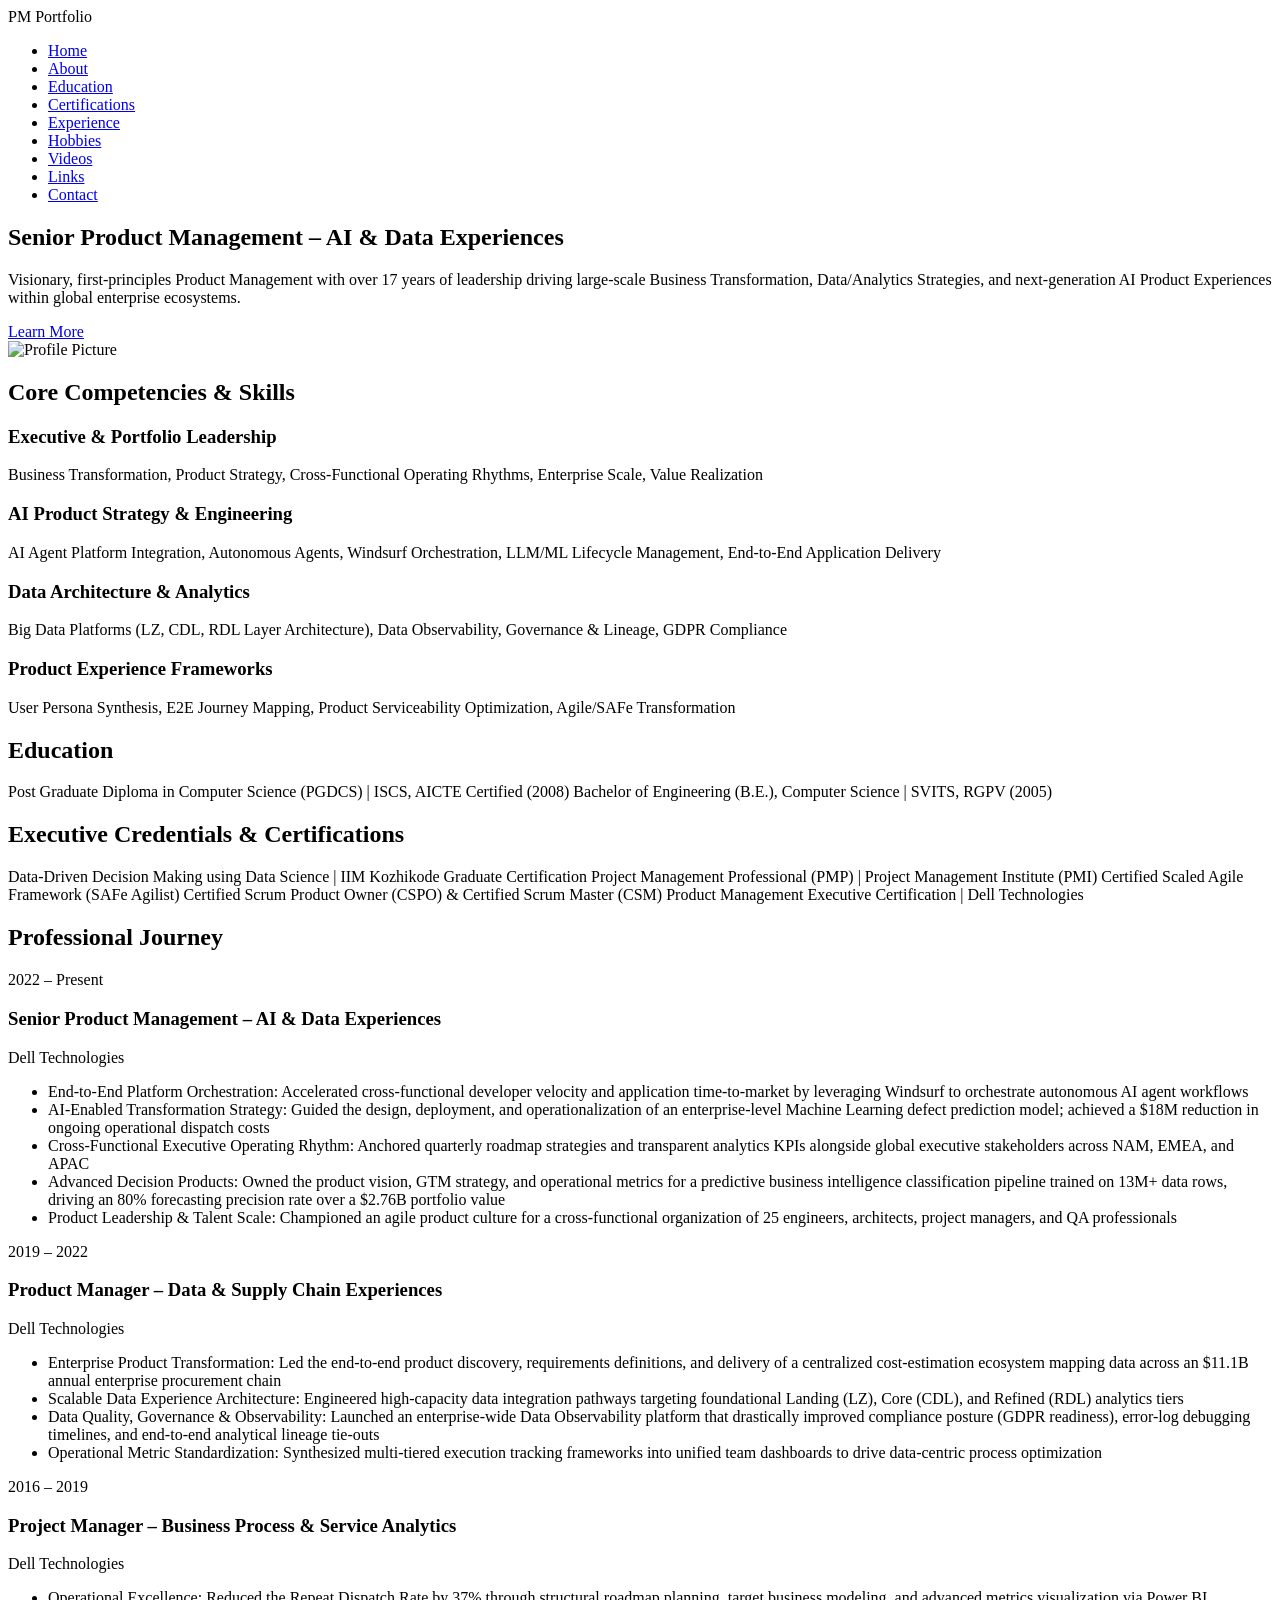
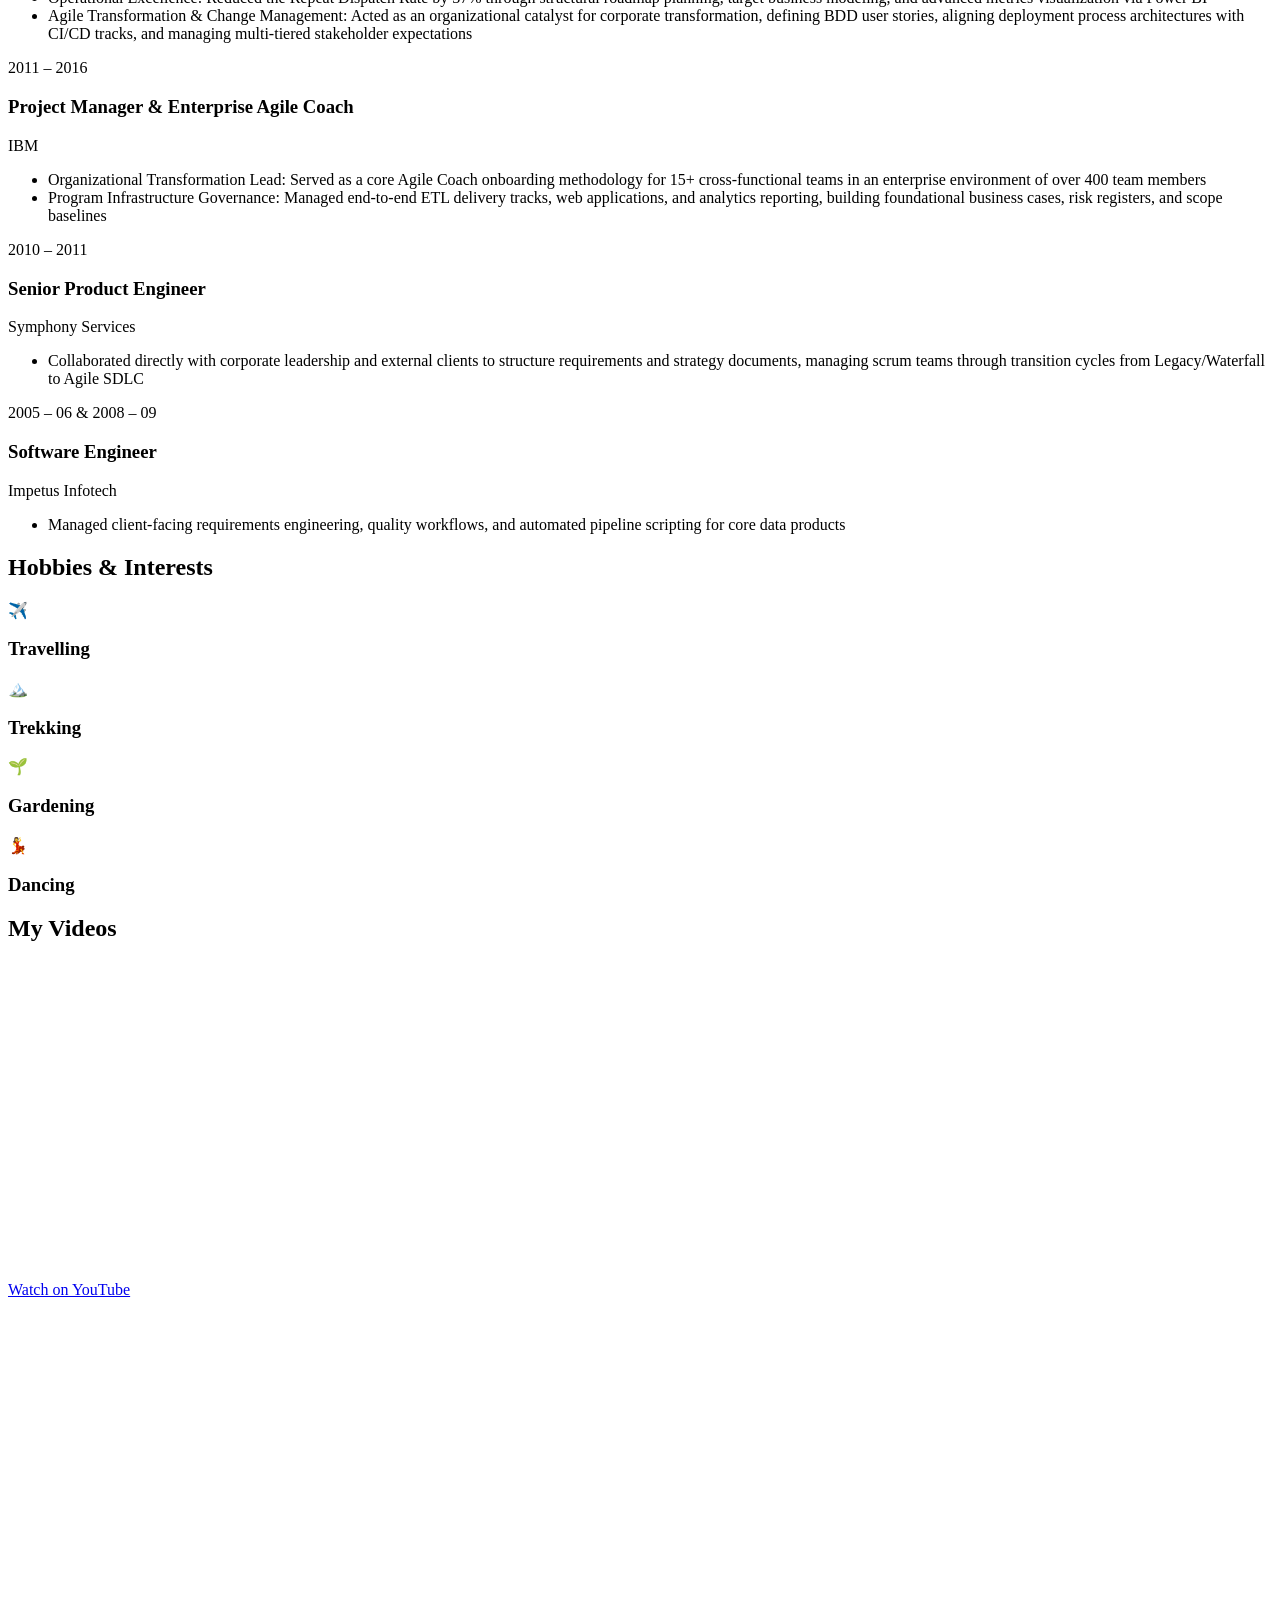
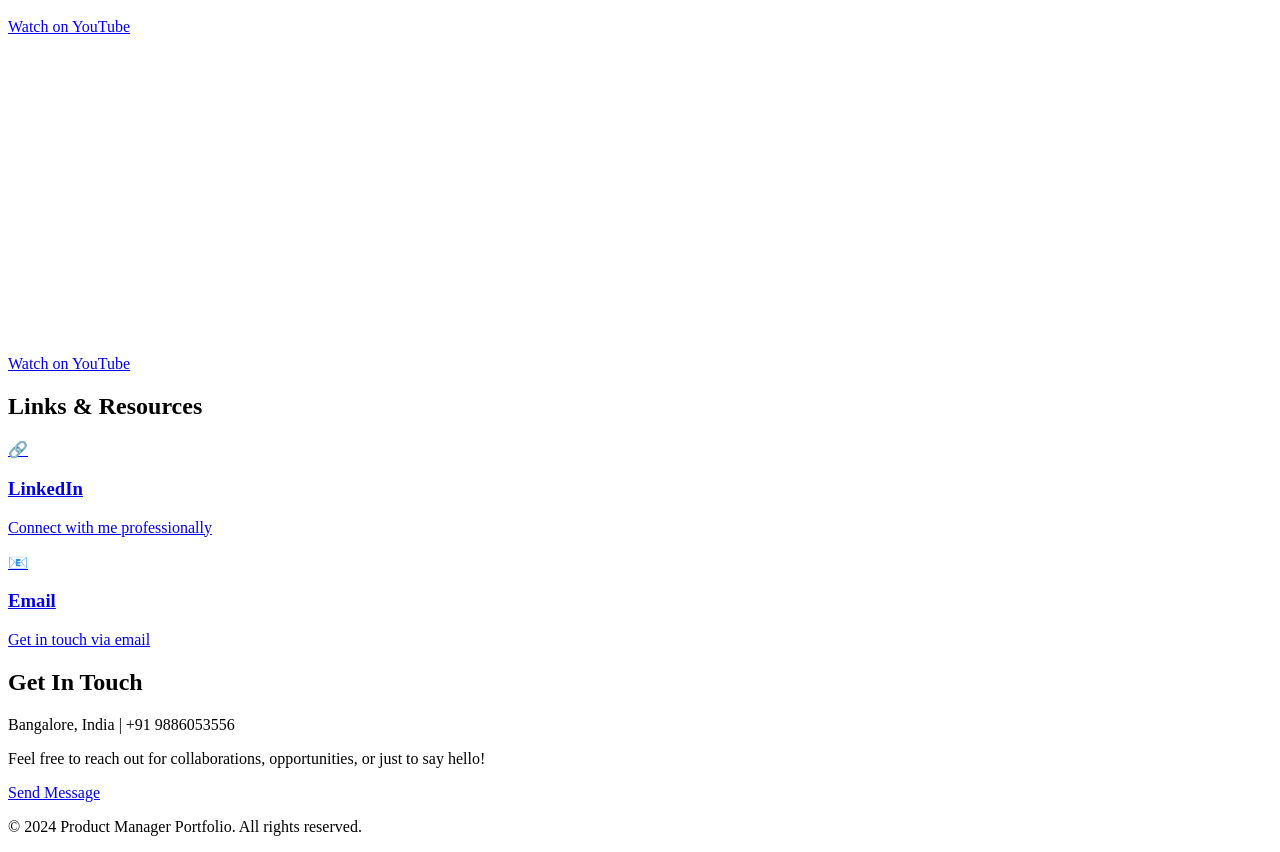
==== index.html @ d56965d7 "Add files via upload" ====
<!DOCTYPE html>
<html lang="en">
<head>
    <meta charset="UTF-8">
    <meta name="viewport" content="width=device-width, initial-scale=1.0">
    <title>Product Manager - Data Engineering & Analytics</title>
    <link rel="stylesheet" href="styles.css">
</head>
<body>
    <nav class="navbar">
        <div class="container">
            <div class="nav-brand">PM Portfolio</div>
            <ul class="nav-menu">
                <li><a href="#home">Home</a></li>
                <li><a href="#about">About</a></li>
                <li><a href="#education">Education</a></li>
                <li><a href="#certifications">Certifications</a></li>
                <li><a href="#experience">Experience</a></li>
                <li><a href="#hobbies">Hobbies</a></li>
                <li><a href="#videos">Videos</a></li>
                <li><a href="#links">Links</a></li>
                <li><a href="#contact">Contact</a></li>
            </ul>
        </div>
    </nav>

    <section id="home" class="hero">
        <div class="container">
            <div class="hero-content">
                <h1 class="hero-title">Senior Product Management – AI & Data Experiences</h1>
                <p class="hero-subtitle">Visionary, first-principles Product Management with over 17 years of leadership driving large-scale Business Transformation, Data/Analytics Strategies, and next-generation AI Product Experiences within global enterprise ecosystems.</p>
                <a href="#about" class="cta-button">Learn More</a>
            </div>
            <div class="hero-image">
                <img src="mypropic.jpg" alt="Profile Picture" class="profile-img">
            </div>
        </div>
    </section>

    <section id="about" class="section">
        <div class="container">
            <h2 class="section-title">Core Competencies & Skills</h2>
            <div class="skills-grid">
                <div class="skill-card">
                    <h3>Executive & Portfolio Leadership</h3>
                    <p>Business Transformation, Product Strategy, Cross-Functional Operating Rhythms, Enterprise Scale, Value Realization</p>
                </div>
                <div class="skill-card">
                    <h3>AI Product Strategy & Engineering</h3>
                    <p>AI Agent Platform Integration, Autonomous Agents, Windsurf Orchestration, LLM/ML Lifecycle Management, End-to-End Application Delivery</p>
                </div>
                <div class="skill-card">
                    <h3>Data Architecture & Analytics</h3>
                    <p>Big Data Platforms (LZ, CDL, RDL Layer Architecture), Data Observability, Governance & Lineage, GDPR Compliance</p>
                </div>
                <div class="skill-card">
                    <h3>Product Experience Frameworks</h3>
                    <p>User Persona Synthesis, E2E Journey Mapping, Product Serviceability Optimization, Agile/SAFe Transformation</p>
                </div>
            </div>
        </div>
    </section>

    <section id="education" class="section alt-bg">
        <div class="container">
            <h2 class="section-title">Education</h2>
            <div class="badges-container">
                <span class="badge">Post Graduate Diploma in Computer Science (PGDCS) | ISCS, AICTE Certified (2008)</span>
                <span class="badge">Bachelor of Engineering (B.E.), Computer Science | SVITS, RGPV (2005)</span>
            </div>
        </div>
    </section>

    <section id="certifications" class="section">
        <div class="container">
            <h2 class="section-title">Executive Credentials & Certifications</h2>
            <div class="badges-container">
                <span class="badge">Data-Driven Decision Making using Data Science | IIM Kozhikode Graduate Certification</span>
                <span class="badge">Project Management Professional (PMP) | Project Management Institute (PMI)</span>
                <span class="badge">Certified Scaled Agile Framework (SAFe Agilist)</span>
                <span class="badge">Certified Scrum Product Owner (CSPO) & Certified Scrum Master (CSM)</span>
                <span class="badge">Product Management Executive Certification | Dell Technologies</span>
            </div>
        </div>
    </section>

    <section id="experience" class="section">
        <div class="container">
            <h2 class="section-title">Professional Journey</h2>
            <div class="timeline">
                <div class="timeline-item">
                    <div class="timeline-year">2022 – Present</div>
                    <div class="timeline-content">
                        <h3>Senior Product Management – AI & Data Experiences</h3>
                        <p>Dell Technologies</p>
                        <ul>
                            <li>End-to-End Platform Orchestration: Accelerated cross-functional developer velocity and application time-to-market by leveraging Windsurf to orchestrate autonomous AI agent workflows</li>
                            <li>AI-Enabled Transformation Strategy: Guided the design, deployment, and operationalization of an enterprise-level Machine Learning defect prediction model; achieved a $18M reduction in ongoing operational dispatch costs</li>
                            <li>Cross-Functional Executive Operating Rhythm: Anchored quarterly roadmap strategies and transparent analytics KPIs alongside global executive stakeholders across NAM, EMEA, and APAC</li>
                            <li>Advanced Decision Products: Owned the product vision, GTM strategy, and operational metrics for a predictive business intelligence classification pipeline trained on 13M+ data rows, driving an 80% forecasting precision rate over a $2.76B portfolio value</li>
                            <li>Product Leadership & Talent Scale: Championed an agile product culture for a cross-functional organization of 25 engineers, architects, project managers, and QA professionals</li>
                        </ul>
                    </div>
                </div>
                <div class="timeline-item">
                    <div class="timeline-year">2019 – 2022</div>
                    <div class="timeline-content">
                        <h3>Product Manager – Data & Supply Chain Experiences</h3>
                        <p>Dell Technologies</p>
                        <ul>
                            <li>Enterprise Product Transformation: Led the end-to-end product discovery, requirements definitions, and delivery of a centralized cost-estimation ecosystem mapping data across an $11.1B annual enterprise procurement chain</li>
                            <li>Scalable Data Experience Architecture: Engineered high-capacity data integration pathways targeting foundational Landing (LZ), Core (CDL), and Refined (RDL) analytics tiers</li>
                            <li>Data Quality, Governance & Observability: Launched an enterprise-wide Data Observability platform that drastically improved compliance posture (GDPR readiness), error-log debugging timelines, and end-to-end analytical lineage tie-outs</li>
                            <li>Operational Metric Standardization: Synthesized multi-tiered execution tracking frameworks into unified team dashboards to drive data-centric process optimization</li>
                        </ul>
                    </div>
                </div>
                <div class="timeline-item">
                    <div class="timeline-year">2016 – 2019</div>
                    <div class="timeline-content">
                        <h3>Project Manager – Business Process & Service Analytics</h3>
                        <p>Dell Technologies</p>
                        <ul>
                            <li>Operational Excellence: Reduced the Repeat Dispatch Rate by 37% through structural roadmap planning, target business modeling, and advanced metrics visualization via Power BI</li>
                            <li>Agile Transformation & Change Management: Acted as an organizational catalyst for corporate transformation, defining BDD user stories, aligning deployment process architectures with CI/CD tracks, and managing multi-tiered stakeholder expectations</li>
                        </ul>
                    </div>
                </div>
                <div class="timeline-item">
                    <div class="timeline-year">2011 – 2016</div>
                    <div class="timeline-content">
                        <h3>Project Manager & Enterprise Agile Coach</h3>
                        <p>IBM</p>
                        <ul>
                            <li>Organizational Transformation Lead: Served as a core Agile Coach onboarding methodology for 15+ cross-functional teams in an enterprise environment of over 400 team members</li>
                            <li>Program Infrastructure Governance: Managed end-to-end ETL delivery tracks, web applications, and analytics reporting, building foundational business cases, risk registers, and scope baselines</li>
                        </ul>
                    </div>
                </div>
                <div class="timeline-item">
                    <div class="timeline-year">2010 – 2011</div>
                    <div class="timeline-content">
                        <h3>Senior Product Engineer</h3>
                        <p>Symphony Services</p>
                        <ul>
                            <li>Collaborated directly with corporate leadership and external clients to structure requirements and strategy documents, managing scrum teams through transition cycles from Legacy/Waterfall to Agile SDLC</li>
                        </ul>
                    </div>
                </div>
                <div class="timeline-item">
                    <div class="timeline-year">2005 – 06 & 2008 – 09</div>
                    <div class="timeline-content">
                        <h3>Software Engineer</h3>
                        <p>Impetus Infotech</p>
                        <ul>
                            <li>Managed client-facing requirements engineering, quality workflows, and automated pipeline scripting for core data products</li>
                        </ul>
                    </div>
                </div>
            </div>
        </div>
    </section>

    <section id="hobbies" class="section alt-bg">
        <div class="container">
            <h2 class="section-title">Hobbies & Interests</h2>
            <div class="hobbies-grid">
                <div class="hobby-card">
                    <div class="hobby-icon">✈️</div>
                    <h3>Travelling</h3>
                </div>
                <div class="hobby-card">
                    <div class="hobby-icon">🏔️</div>
                    <h3>Trekking</h3>
                </div>
                <div class="hobby-card">
                    <div class="hobby-icon">🌱</div>
                    <h3>Gardening</h3>
                </div>
                <div class="hobby-card">
                    <div class="hobby-icon">💃</div>
                    <h3>Dancing</h3>
                </div>
            </div>
        </div>
    </section>

    <section id="videos" class="section">
        <div class="container">
            <h2 class="section-title">My Videos</h2>
            <div class="videos-grid">
                <div class="video-item">
                    <div class="video-container">
                        <iframe 
                            width="560" 
                            height="315" 
                            src="https://www.youtube.com/embed/CSNLWpjMncM" 
                            title="YouTube video player" 
                            frameborder="0" 
                            allow="accelerometer; autoplay; clipboard-write; encrypted-media; gyroscope; picture-in-picture" 
                            allowfullscreen>
                        </iframe>
                    </div>
                    <div class="video-link">
                        <a href="https://youtu.be/CSNLWpjMncM?si=mbvb1TuuiVir0BIC" target="_blank" class="cta-button">
                            Watch on YouTube
                        </a>
                    </div>
                </div>
                <div class="video-item">
                    <div class="video-container">
                        <iframe 
                            width="560" 
                            height="315" 
                            src="https://www.youtube.com/embed/1yFPKN8WwF4" 
                            title="YouTube video player" 
                            frameborder="0" 
                            allow="accelerometer; autoplay; clipboard-write; encrypted-media; gyroscope; picture-in-picture" 
                            allowfullscreen>
                        </iframe>
                    </div>
                    <div class="video-link">
                        <a href="https://www.youtube.com/watch?v=1yFPKN8WwF4" target="_blank" class="cta-button">
                            Watch on YouTube
                        </a>
                    </div>
                </div>
                <div class="video-item">
                    <div class="video-container">
                        <iframe 
                            width="560" 
                            height="315" 
                            src="https://www.youtube.com/embed/O_No6WPu_cI" 
                            title="YouTube video player" 
                            frameborder="0" 
                            allow="accelerometer; autoplay; clipboard-write; encrypted-media; gyroscope; picture-in-picture" 
                            allowfullscreen>
                        </iframe>
                    </div>
                    <div class="video-link">
                        <a href="https://youtu.be/O_No6WPu_cI?si=4Z2Bli6o_mVD7lUH" target="_blank" class="cta-button">
                            Watch on YouTube
                        </a>
                    </div>
                </div>
            </div>
        </div>
    </section>

    <section id="links" class="section alt-bg">
        <div class="container">
            <h2 class="section-title">Links & Resources</h2>
            <div class="links-grid">
                <a href="https://www.linkedin.com/in/the-smriti-mishra/" target="_blank" class="link-card">
                    <div class="link-icon">🔗</div>
                    <h3>LinkedIn</h3>
                    <p>Connect with me professionally</p>
                </a>
                <a href="mailto:smritimishra19@gmail.com" class="link-card">
                    <div class="link-icon">📧</div>
                    <h3>Email</h3>
                    <p>Get in touch via email</p>
                </a>
            </div>
        </div>
    </section>

    <section id="contact" class="section">
        <div class="container">
            <h2 class="section-title">Get In Touch</h2>
            <div class="contact-info">
                <p>Bangalore, India | +91 9886053556</p>
                <p>Feel free to reach out for collaborations, opportunities, or just to say hello!</p>
                <a href="mailto:smritimishra19@gmail.com" class="contact-button">Send Message</a>
            </div>
        </div>
    </section>

    <footer class="footer">
        <div class="container">
            <p>&copy; 2024 Product Manager Portfolio. All rights reserved.</p>
        </div>
    </footer>

    <script src="script.js"></script>
</body>
</html>
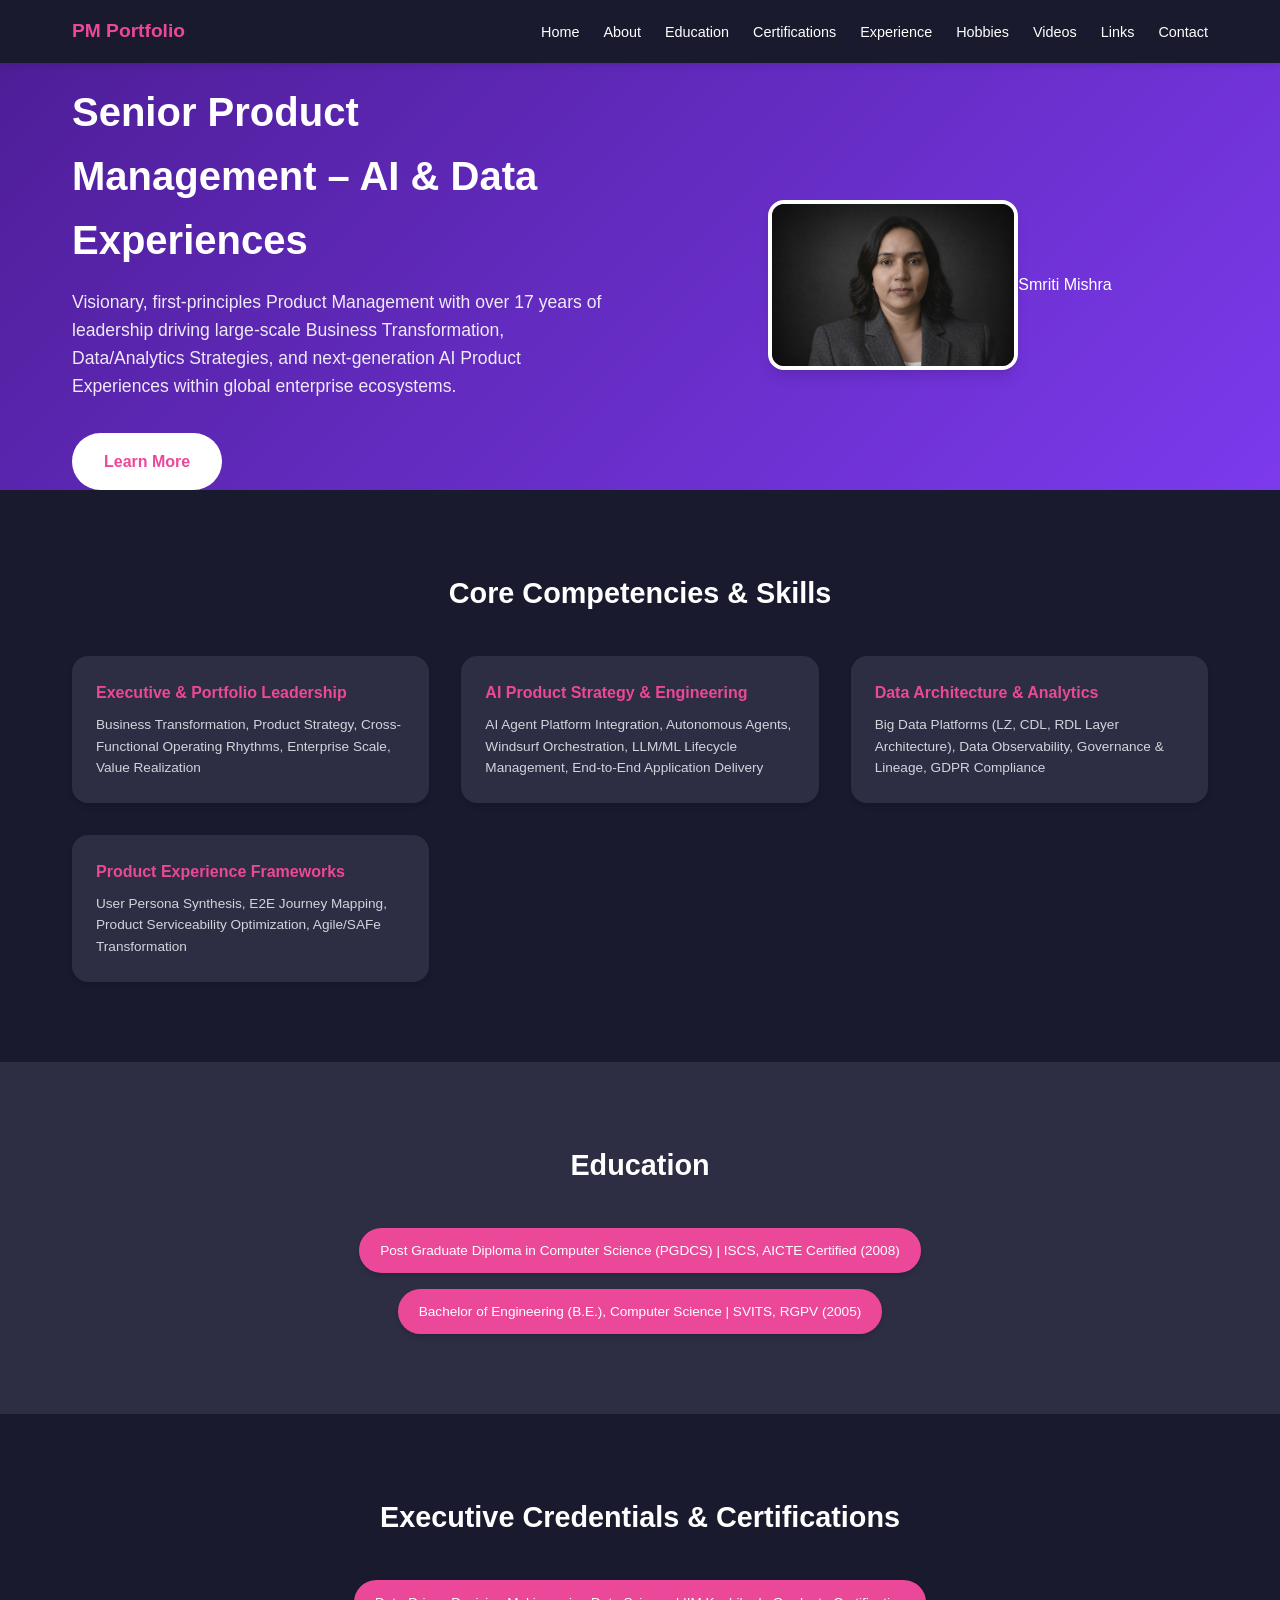
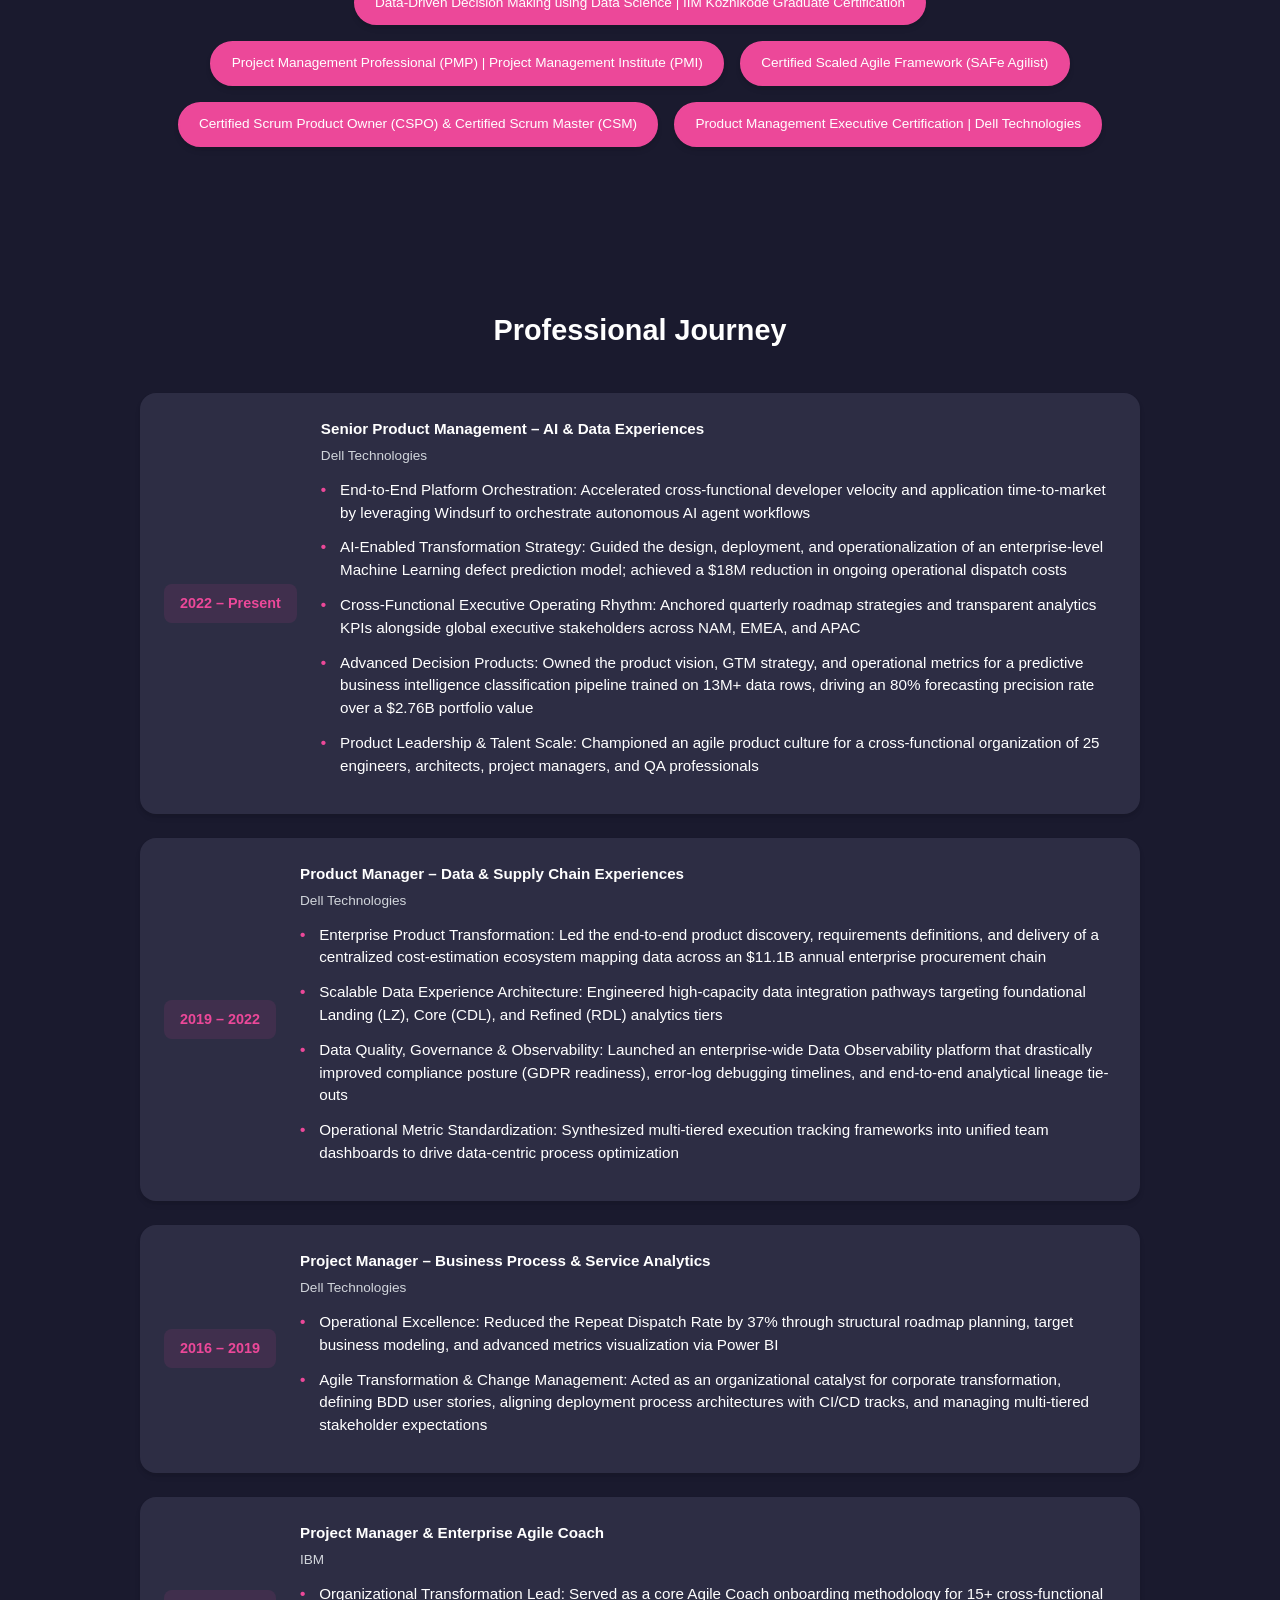
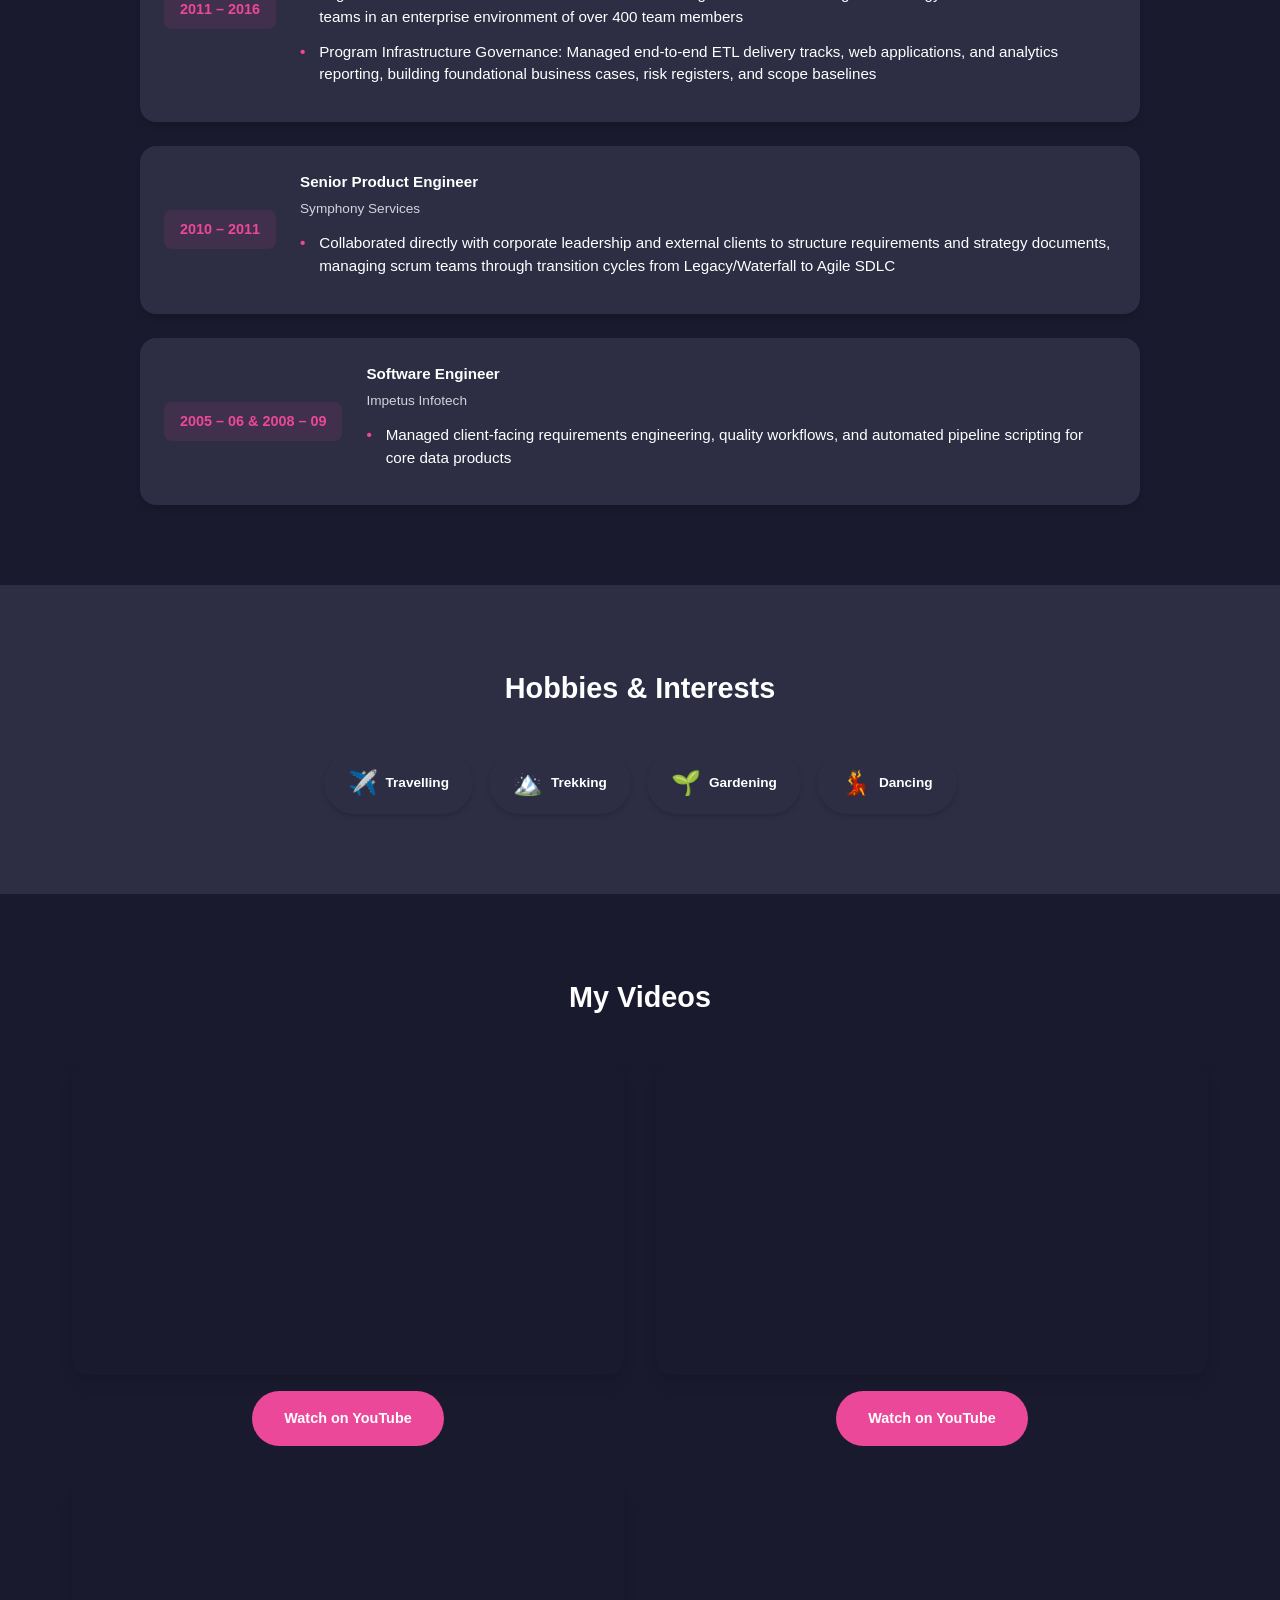
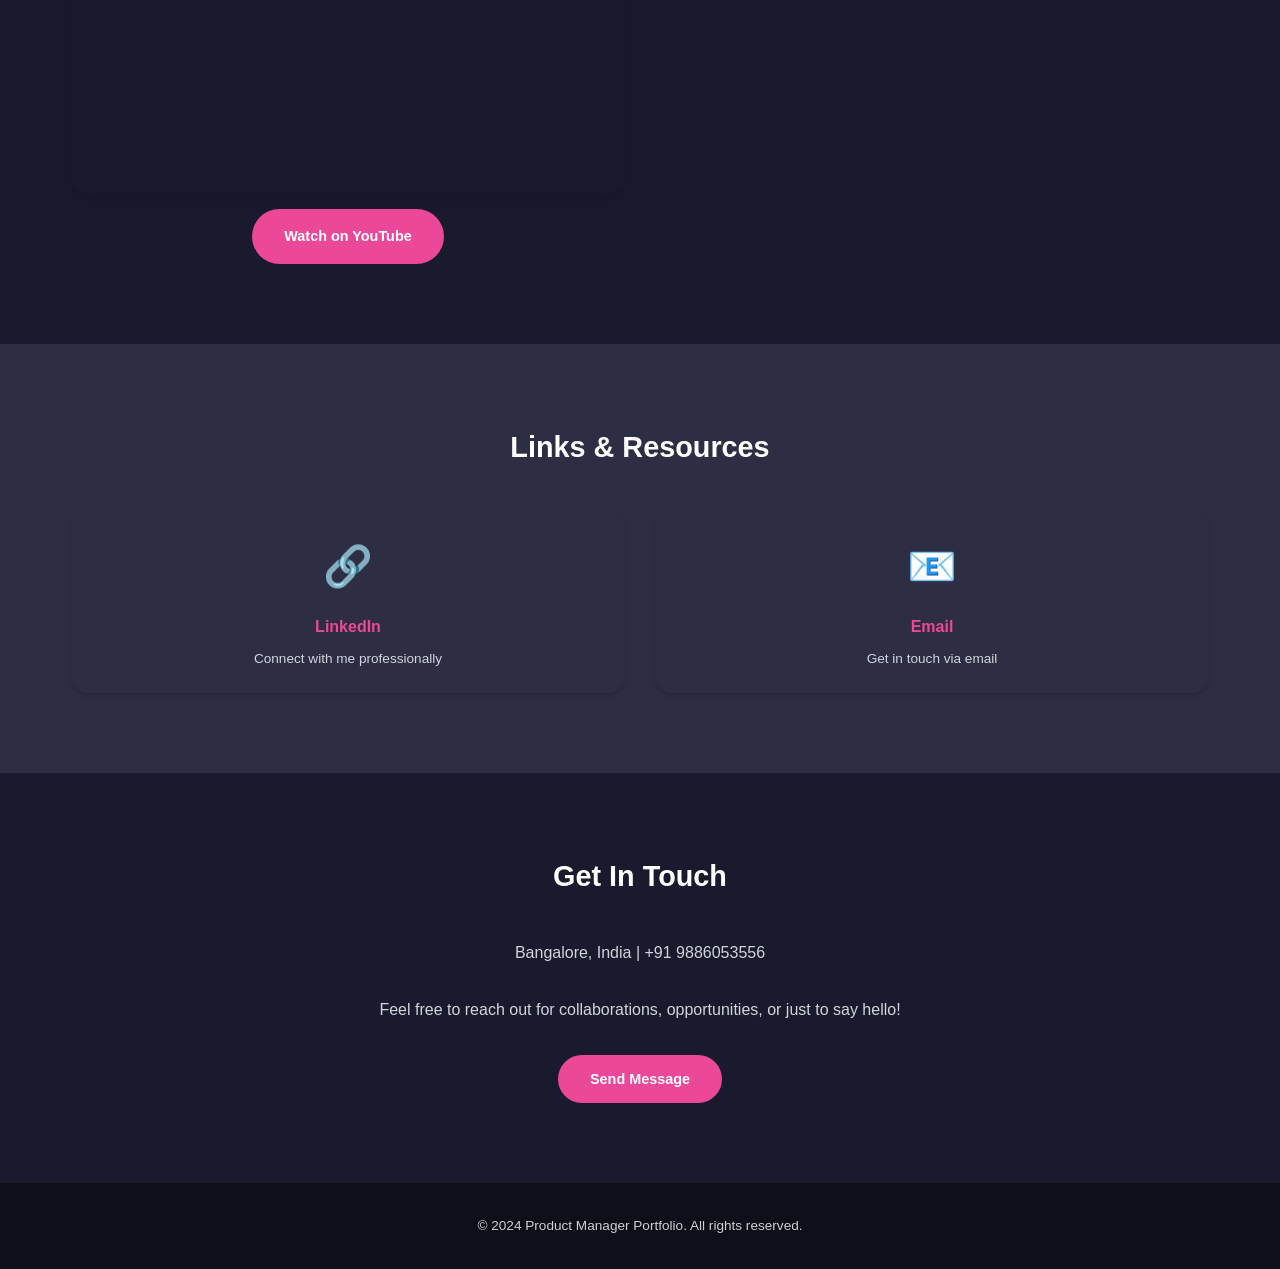
==== commit 9089091b: "Add files via upload" ====
--- a/index.html
+++ b/index.html
@@ -32,7 +32,8 @@
                 <a href="#about" class="cta-button">Learn More</a>
             </div>
             <div class="hero-image">
-                <img src="mypropic.jpg" alt="Profile Picture" class="profile-img">
+                <img src="Mypropic.jpg" alt="Profile Picture" class="profile-img">
+                <p class="profile-name">Smriti Mishra</p>
             </div>
         </div>
     </section>
--- a/styles.css
+++ b/styles.css
@@ -0,0 +1,497 @@
+* {
+    margin: 0;
+    padding: 0;
+    box-sizing: border-box;
+}
+
+:root {
+    --primary-color: #ec4899;
+    --secondary-color: #db2777;
+    --text-color: #1f2937;
+    --text-light: #6b7280;
+    --bg-color: #ffffff;
+    --bg-alt: #f3f4f6;
+    --border-color: #e5e7eb;
+    --shadow: 0 4px 6px -1px rgba(0, 0, 0, 0.1), 0 2px 4px -1px rgba(0, 0, 0, 0.06);
+    --shadow-lg: 0 10px 15px -3px rgba(0, 0, 0, 0.1), 0 4px 6px -2px rgba(0, 0, 0, 0.05);
+}
+
+body {
+    font-family: -apple-system, BlinkMacSystemFont, 'Segoe UI', Roboto, 'Helvetica Neue', Arial, sans-serif;
+    line-height: 1.6;
+    color: var(--text-color);
+    background-color: #1a1a2e;
+}
+
+.container {
+    max-width: 1200px;
+    margin: 0 auto;
+    padding: 0 2rem;
+}
+
+/* Navigation */
+.navbar {
+    background: #1a1a2e;
+    box-shadow: var(--shadow);
+    position: fixed;
+    top: 0;
+    width: 100%;
+    z-index: 1000;
+}
+
+.navbar .container {
+    display: flex;
+    justify-content: space-between;
+    align-items: center;
+    padding: 1rem 2rem;
+}
+
+.nav-brand {
+    font-size: 1.2rem;
+    font-weight: 700;
+    color: var(--primary-color);
+}
+
+.nav-menu {
+    display: flex;
+    list-style: none;
+    gap: 1.5rem;
+}
+
+.nav-menu a {
+    text-decoration: none;
+    color: white;
+    font-weight: 500;
+    font-size: 0.9rem;
+    transition: color 0.3s ease;
+}
+
+.nav-menu a:hover {
+    color: var(--primary-color);
+}
+
+/* Hero Section */
+.hero {
+    min-height: 50vh;
+    display: flex;
+    align-items: center;
+    background: linear-gradient(135deg, #4c1d95 0%, #7c3aed 100%);
+    color: white;
+    padding-top: 80px;
+}
+
+.hero .container {
+    display: grid;
+    grid-template-columns: 1fr 1fr;
+    gap: 4rem;
+    align-items: center;
+}
+
+.hero-content {
+    text-align: left;
+    max-width: 100%;
+}
+
+.hero-image {
+    display: flex;
+    justify-content: center;
+    align-items: center;
+}
+
+.profile-img {
+    max-width: 250px;
+    width: 100%;
+    border-radius: 1rem;
+    border: 4px solid white;
+    box-shadow: var(--shadow-lg);
+    object-fit: cover;
+}
+
+.hero-title {
+    font-size: 2.5rem;
+    font-weight: 700;
+    margin-bottom: 1rem;
+}
+
+.hero-subtitle {
+    font-size: 1.1rem;
+    margin-bottom: 2rem;
+    opacity: 0.9;
+}
+
+.cta-button {
+    display: inline-block;
+    background: white;
+    color: var(--primary-color);
+    padding: 1rem 2rem;
+    text-decoration: none;
+    border-radius: 50px;
+    font-weight: 600;
+    transition: transform 0.3s ease, box-shadow 0.3s ease;
+}
+
+.cta-button:hover {
+    transform: translateY(-2px);
+    box-shadow: var(--shadow-lg);
+}
+
+/* Sections */
+.section {
+    padding: 5rem 0;
+}
+
+.section-title {
+    font-size: 1.8rem;
+    font-weight: 700;
+    text-align: center;
+    margin-bottom: 2.5rem;
+    color: white;
+}
+
+.alt-bg {
+    background-color: #2d2d44;
+}
+
+/* Skills Section */
+.skills-grid {
+    display: grid;
+    grid-template-columns: repeat(auto-fit, minmax(300px, 1fr));
+    gap: 2rem;
+}
+
+.skill-card {
+    background: #2d2d44;
+    padding: 1.5rem;
+    border-radius: 1rem;
+    box-shadow: var(--shadow);
+    transition: transform 0.3s ease, box-shadow 0.3s ease;
+}
+
+.skill-card:hover {
+    transform: translateY(-5px);
+    box-shadow: var(--shadow-lg);
+}
+
+.skill-card h3 {
+    font-size: 1rem;
+    margin-bottom: 0.5rem;
+    color: var(--primary-color);
+}
+
+.skill-card p {
+    color: #d1d5db;
+    font-size: 0.85rem;
+}
+
+/* Education Section */
+.badges-container {
+    display: flex;
+    flex-wrap: wrap;
+    gap: 1rem;
+    justify-content: center;
+    max-width: 1000px;
+    margin: 0 auto;
+}
+
+.badge {
+    background: var(--primary-color);
+    padding: 0.6rem 1.2rem;
+    border-radius: 50px;
+    border: 2px solid var(--primary-color);
+    color: white;
+    font-size: 0.85rem;
+    font-weight: 500;
+    box-shadow: var(--shadow);
+    transition: all 0.3s ease;
+    display: inline-block;
+}
+
+.badge:hover {
+    background: var(--secondary-color);
+    color: white;
+    transform: translateY(-2px);
+    box-shadow: var(--shadow-lg);
+}
+
+/* Timeline Section */
+.timeline {
+    max-width: 1000px;
+    margin: 0 auto;
+    position: relative;
+    display: flex;
+    flex-direction: column;
+    gap: 1.5rem;
+}
+
+.timeline-item {
+    display: flex;
+    align-items: center;
+    gap: 1.5rem;
+    padding: 1.5rem;
+    background: #2d2d44;
+    border-radius: 1rem;
+    box-shadow: var(--shadow);
+    transition: transform 0.3s ease, box-shadow 0.3s ease;
+}
+
+.timeline-item:hover {
+    transform: translateY(-3px);
+    box-shadow: var(--shadow-lg);
+}
+
+.timeline-year {
+    flex-shrink: 0;
+    font-weight: 700;
+    color: var(--primary-color);
+    font-size: 0.9rem;
+    min-width: 90px;
+    text-align: center;
+    padding: 0.5rem 1rem;
+    background: rgba(236, 72, 153, 0.1);
+    border-radius: 0.5rem;
+}
+
+.timeline-content h3 {
+    font-size: 0.95rem;
+    margin-bottom: 0.25rem;
+    color: white;
+}
+
+.timeline-content p {
+    color: #d1d5db;
+    font-size: 0.85rem;
+}
+
+.timeline-content ul {
+    list-style: none;
+    margin-top: 0.75rem;
+    padding: 0;
+}
+
+.timeline-content li {
+    color: white !important;
+    font-size: 0.95rem;
+    margin-bottom: 0.75rem;
+    padding-left: 1.2rem;
+    position: relative;
+    line-height: 1.5;
+}
+
+.timeline-content li::before {
+    content: "•";
+    color: var(--primary-color);
+    position: absolute;
+    left: 0;
+    font-weight: bold;
+}
+
+/* Hobbies Section */
+.hobbies-grid {
+    display: flex;
+    flex-wrap: wrap;
+    gap: 1rem;
+    justify-content: center;
+    max-width: 100%;
+    margin: 0 auto;
+}
+
+.hobby-card {
+    background: #2d2d44;
+    padding: 0.75rem 1.5rem;
+    border-radius: 50px;
+    text-align: center;
+    box-shadow: var(--shadow);
+    transition: transform 0.3s ease, box-shadow 0.3s ease;
+    display: flex;
+    align-items: center;
+    gap: 0.5rem;
+}
+
+.hobby-card:hover {
+    transform: translateY(-2px);
+    box-shadow: var(--shadow-lg);
+}
+
+.hobby-icon {
+    font-size: 1.5rem;
+}
+
+.hobby-card h3 {
+    font-size: 0.85rem;
+    color: white;
+}
+
+/* Videos Section */
+.videos-grid {
+    display: grid;
+    grid-template-columns: repeat(auto-fit, minmax(400px, 1fr));
+    gap: 2rem;
+}
+
+.video-item {
+    display: flex;
+    flex-direction: column;
+}
+
+.video-container {
+    border-radius: 1rem;
+    overflow: hidden;
+    box-shadow: var(--shadow-lg);
+}
+
+.video-container iframe {
+    width: 100%;
+    aspect-ratio: 16/9;
+    display: block;
+}
+
+.video-link {
+    text-align: center;
+    margin-top: 1rem;
+}
+
+.video-link .cta-button {
+    background: var(--primary-color);
+    color: white;
+    font-size: 0.9rem;
+}
+
+.video-link .cta-button:hover {
+    background: var(--secondary-color);
+}
+
+/* Links Section */
+.links-grid {
+    display: grid;
+    grid-template-columns: repeat(auto-fit, minmax(250px, 1fr));
+    gap: 2rem;
+}
+
+.link-card {
+    background: #2d2d44;
+    padding: 1.5rem;
+    border-radius: 1rem;
+    text-decoration: none;
+    color: white;
+    box-shadow: var(--shadow);
+    transition: transform 0.3s ease, box-shadow 0.3s ease;
+    text-align: center;
+}
+
+.link-card:hover {
+    transform: translateY(-5px);
+    box-shadow: var(--shadow-lg);
+}
+
+.link-icon {
+    font-size: 2.5rem;
+    margin-bottom: 1rem;
+}
+
+.link-card h3 {
+    font-size: 1rem;
+    margin-bottom: 0.5rem;
+    color: var(--primary-color);
+}
+
+.link-card p {
+    color: #d1d5db;
+    font-size: 0.85rem;
+}
+
+/* Contact Section */
+.contact-info {
+    text-align: center;
+    max-width: 600px;
+    margin: 0 auto;
+}
+
+.contact-info p {
+    font-size: 1rem;
+    color: #d1d5db;
+    margin-bottom: 2rem;
+}
+
+.contact-button {
+    display: inline-block;
+    background: var(--primary-color);
+    color: white;
+    padding: 0.8rem 2rem;
+    text-decoration: none;
+    border-radius: 50px;
+    font-weight: 600;
+    font-size: 0.9rem;
+    transition: background 0.3s ease, transform 0.3s ease;
+}
+
+.contact-button:hover {
+    background: var(--secondary-color);
+    transform: translateY(-2px);
+}
+
+/* Footer */
+.footer {
+    background: #0f0f1a;
+    color: white;
+    padding: 2rem 0;
+    text-align: center;
+}
+
+.footer p {
+    opacity: 0.8;
+    font-size: 0.85rem;
+}
+
+/* Responsive Design */
+@media (max-width: 768px) {
+    .hero-title {
+        font-size: 1.8rem;
+    }
+
+    .hero-subtitle {
+        font-size: 1rem;
+    }
+
+    .hero .container {
+        grid-template-columns: 1fr;
+        gap: 2rem;
+    }
+
+    .hero-content {
+        text-align: center;
+    }
+
+    .profile-img {
+        max-width: 120px;
+    }
+
+    .about-content {
+        grid-template-columns: 1fr;
+        gap: 2rem;
+    }
+
+    .nav-menu {
+        gap: 1rem;
+        font-size: 0.8rem;
+    }
+
+    .section-title {
+        font-size: 1.5rem;
+    }
+
+    .links-grid {
+        grid-template-columns: 1fr;
+    }
+
+    .timeline::before {
+        left: 70px;
+    }
+
+    .timeline-item::before {
+        left: 64px;
+    }
+
+    .timeline-year {
+        min-width: 60px;
+    }
+}
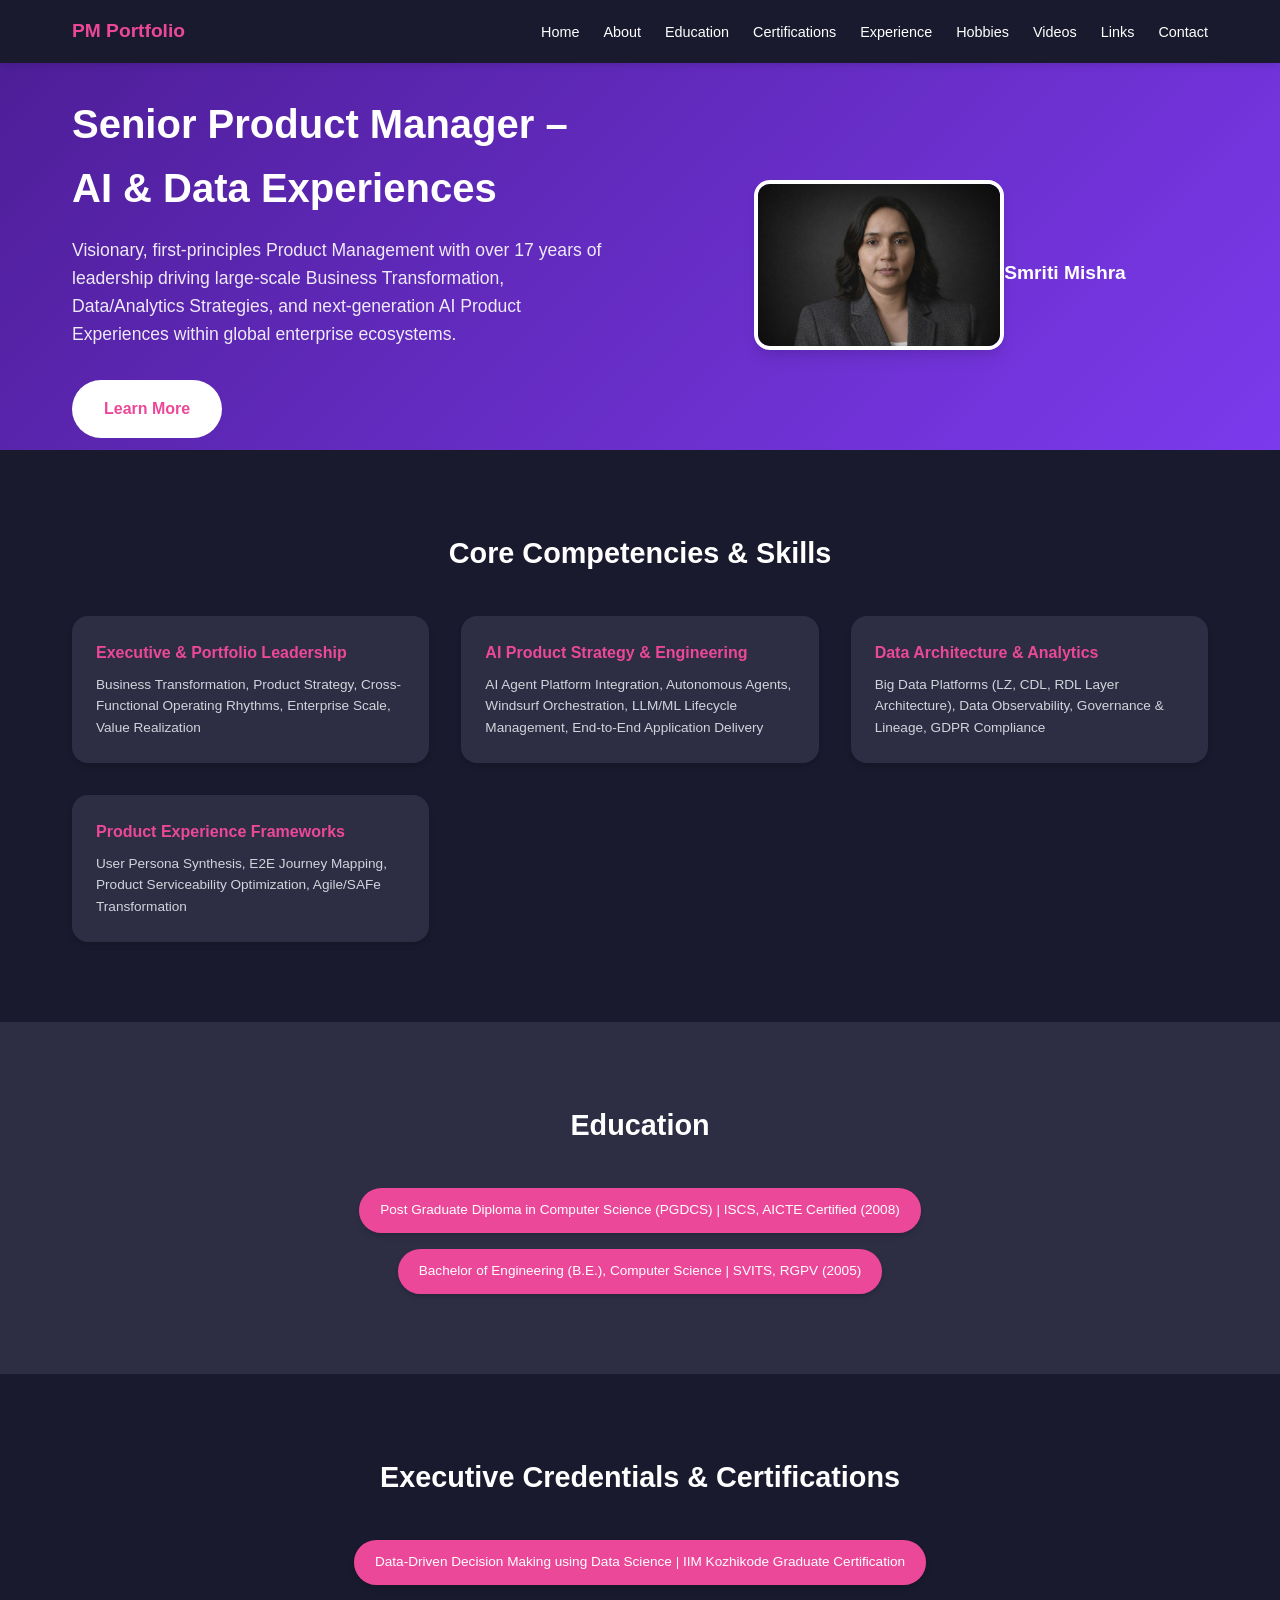
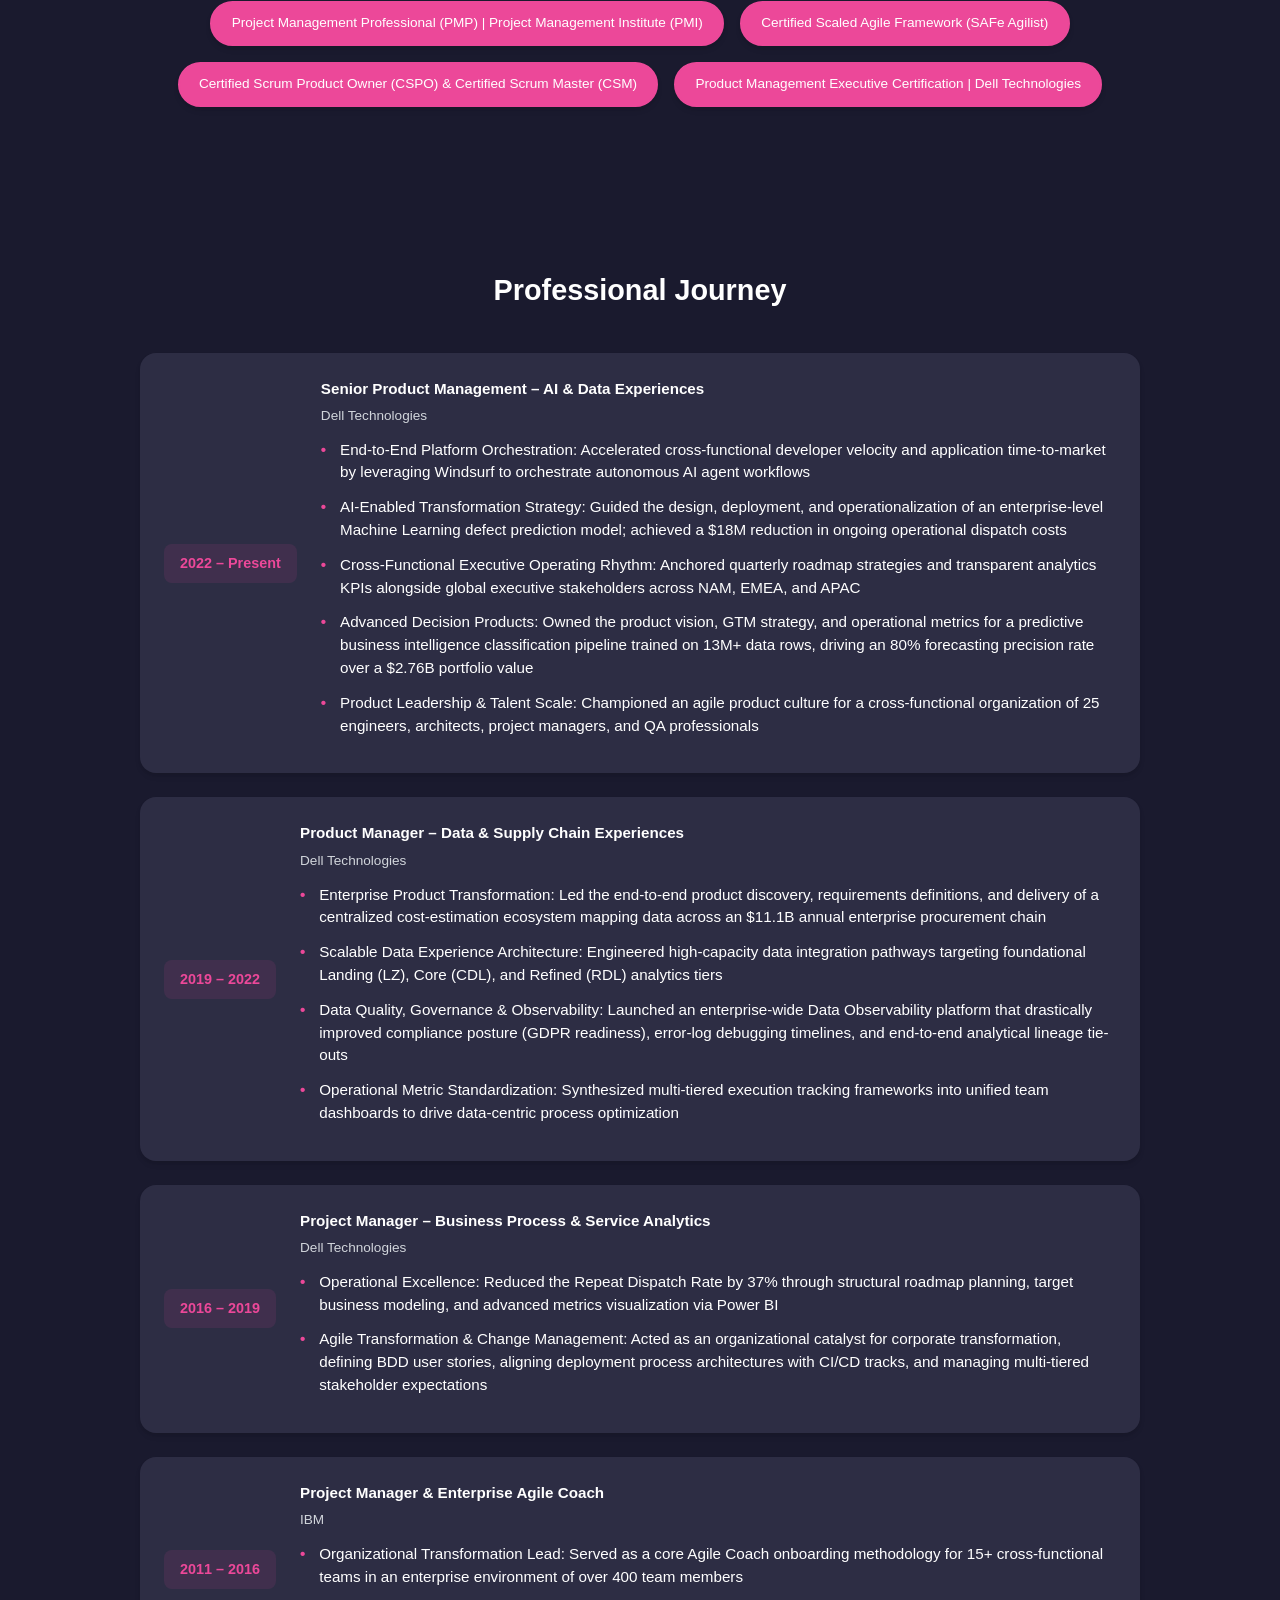
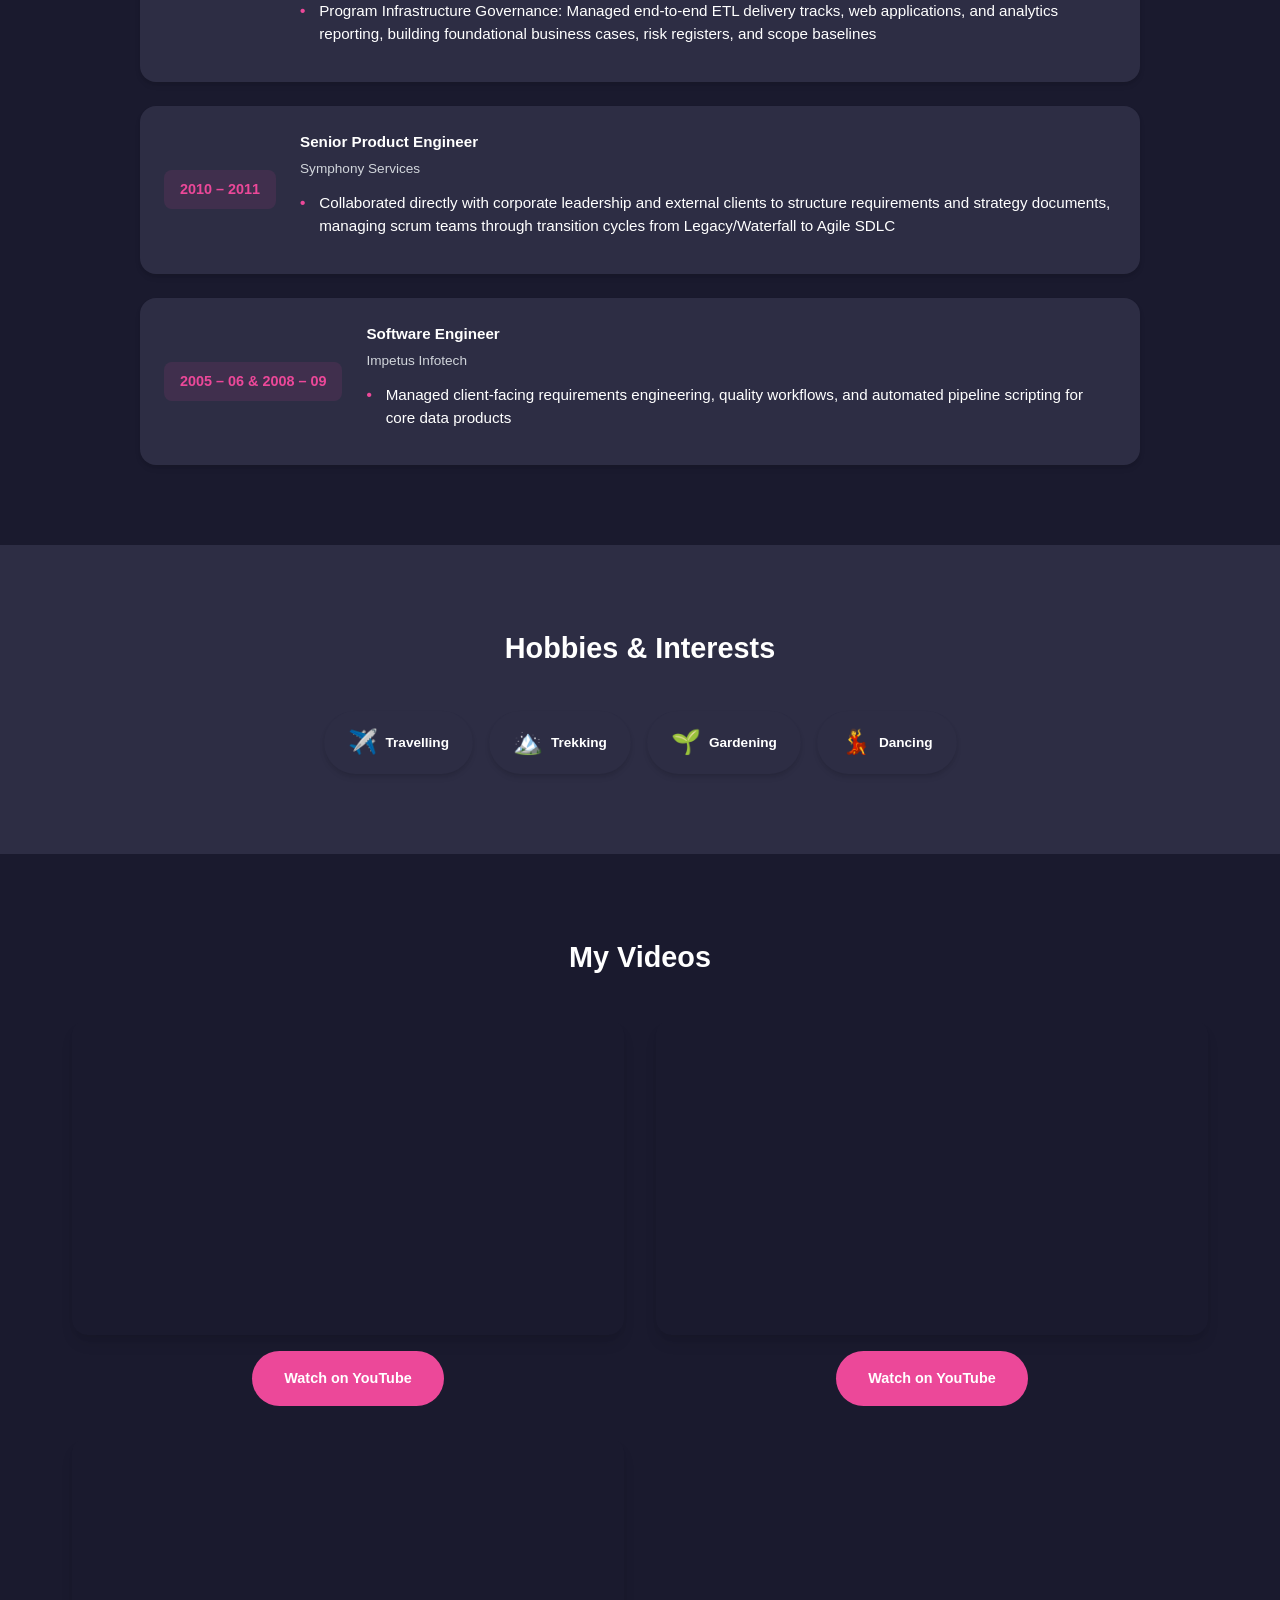
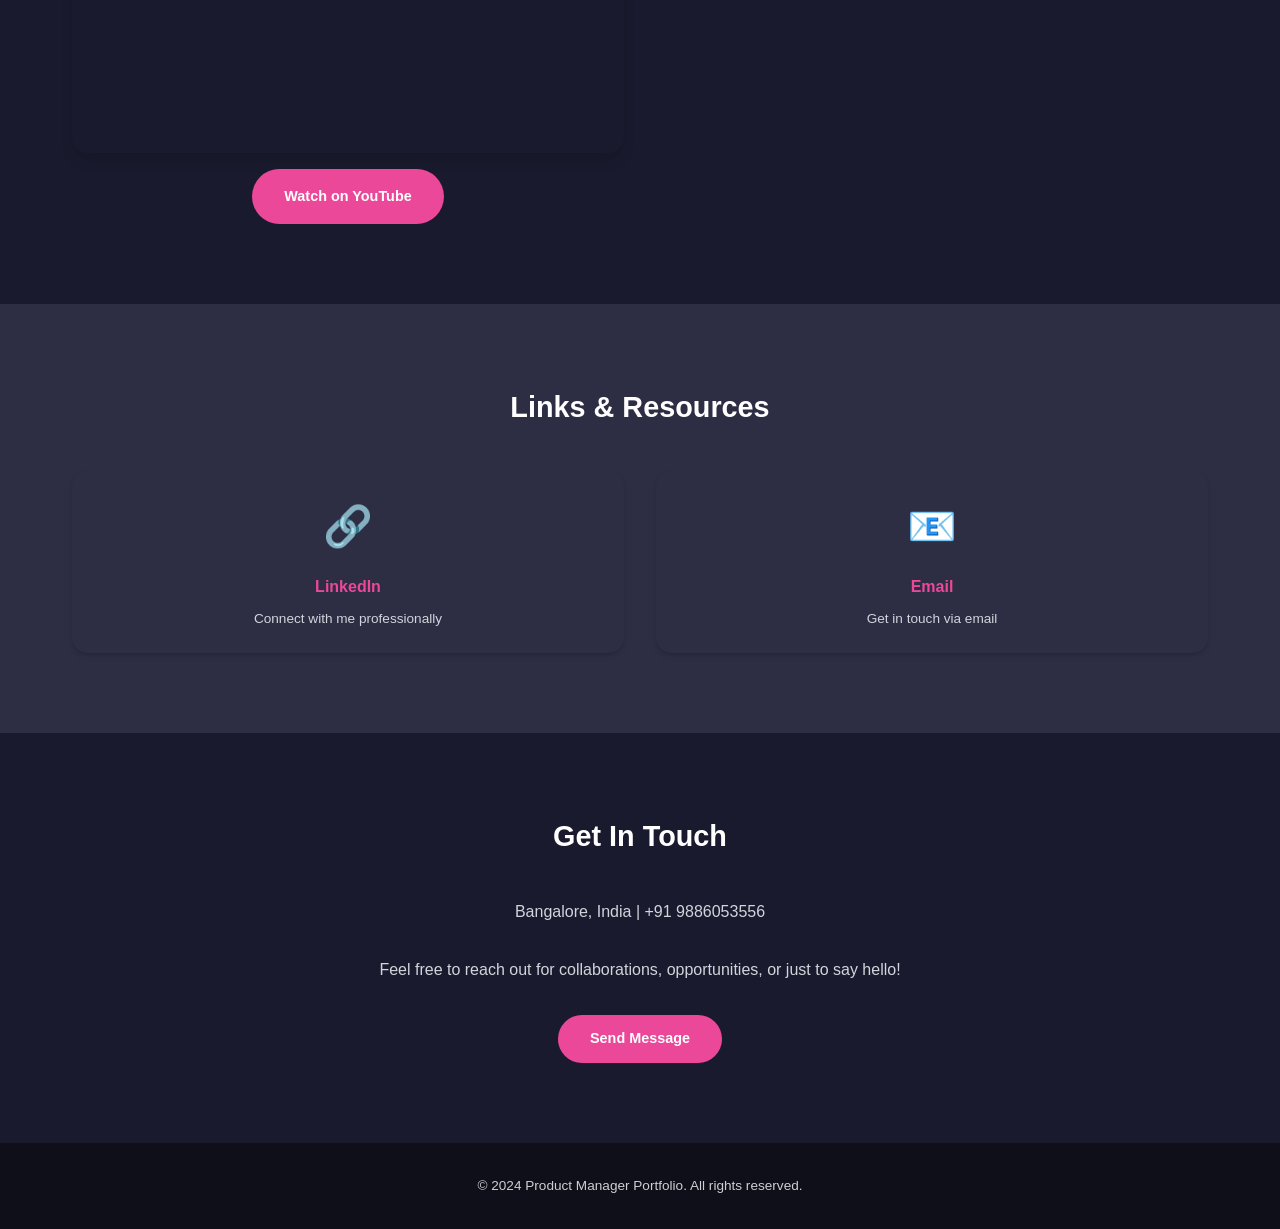
==== commit 16e83e85: "Add files via upload" ====
--- a/index.html
+++ b/index.html
@@ -27,13 +27,13 @@
     <section id="home" class="hero">
         <div class="container">
             <div class="hero-content">
-                <h1 class="hero-title">Senior Product Management – AI & Data Experiences</h1>
+                <h1 class="hero-title">Senior Product Manager – AI & Data Experiences</h1>
                 <p class="hero-subtitle">Visionary, first-principles Product Management with over 17 years of leadership driving large-scale Business Transformation, Data/Analytics Strategies, and next-generation AI Product Experiences within global enterprise ecosystems.</p>
                 <a href="#about" class="cta-button">Learn More</a>
             </div>
             <div class="hero-image">
                 <img src="Mypropic.jpg" alt="Profile Picture" class="profile-img">
-                <p class="profile-name">Smriti Mishra</p>
+                <h3 class="profile-name">Smriti Mishra</h3>
             </div>
         </div>
     </section>
--- a/styles.css
+++ b/styles.css
@@ -107,6 +107,14 @@
     object-fit: cover;
 }
 
+.profile-name {
+    color: white;
+    font-size: 1.2rem;
+    font-weight: 600;
+    text-align: center;
+    margin-top: 1rem;
+}
+
 .hero-title {
     font-size: 2.5rem;
     font-weight: 700;
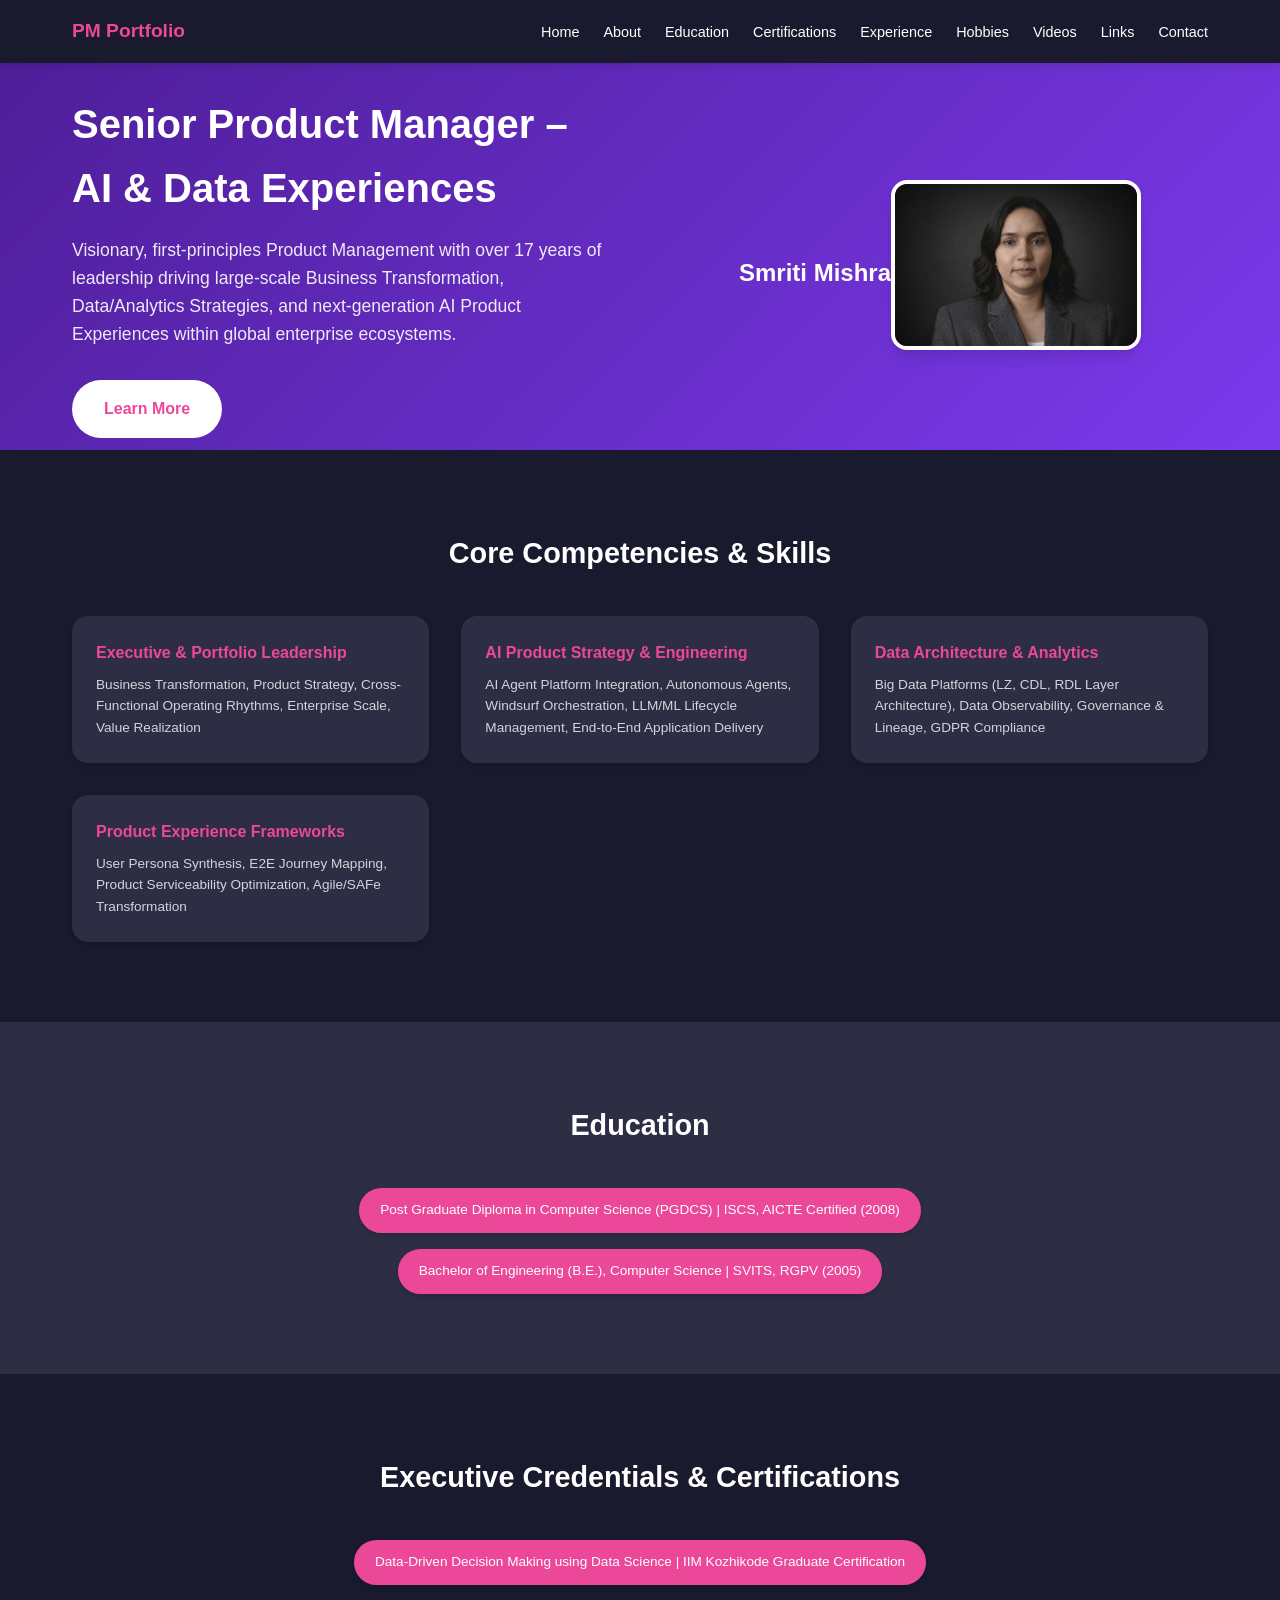
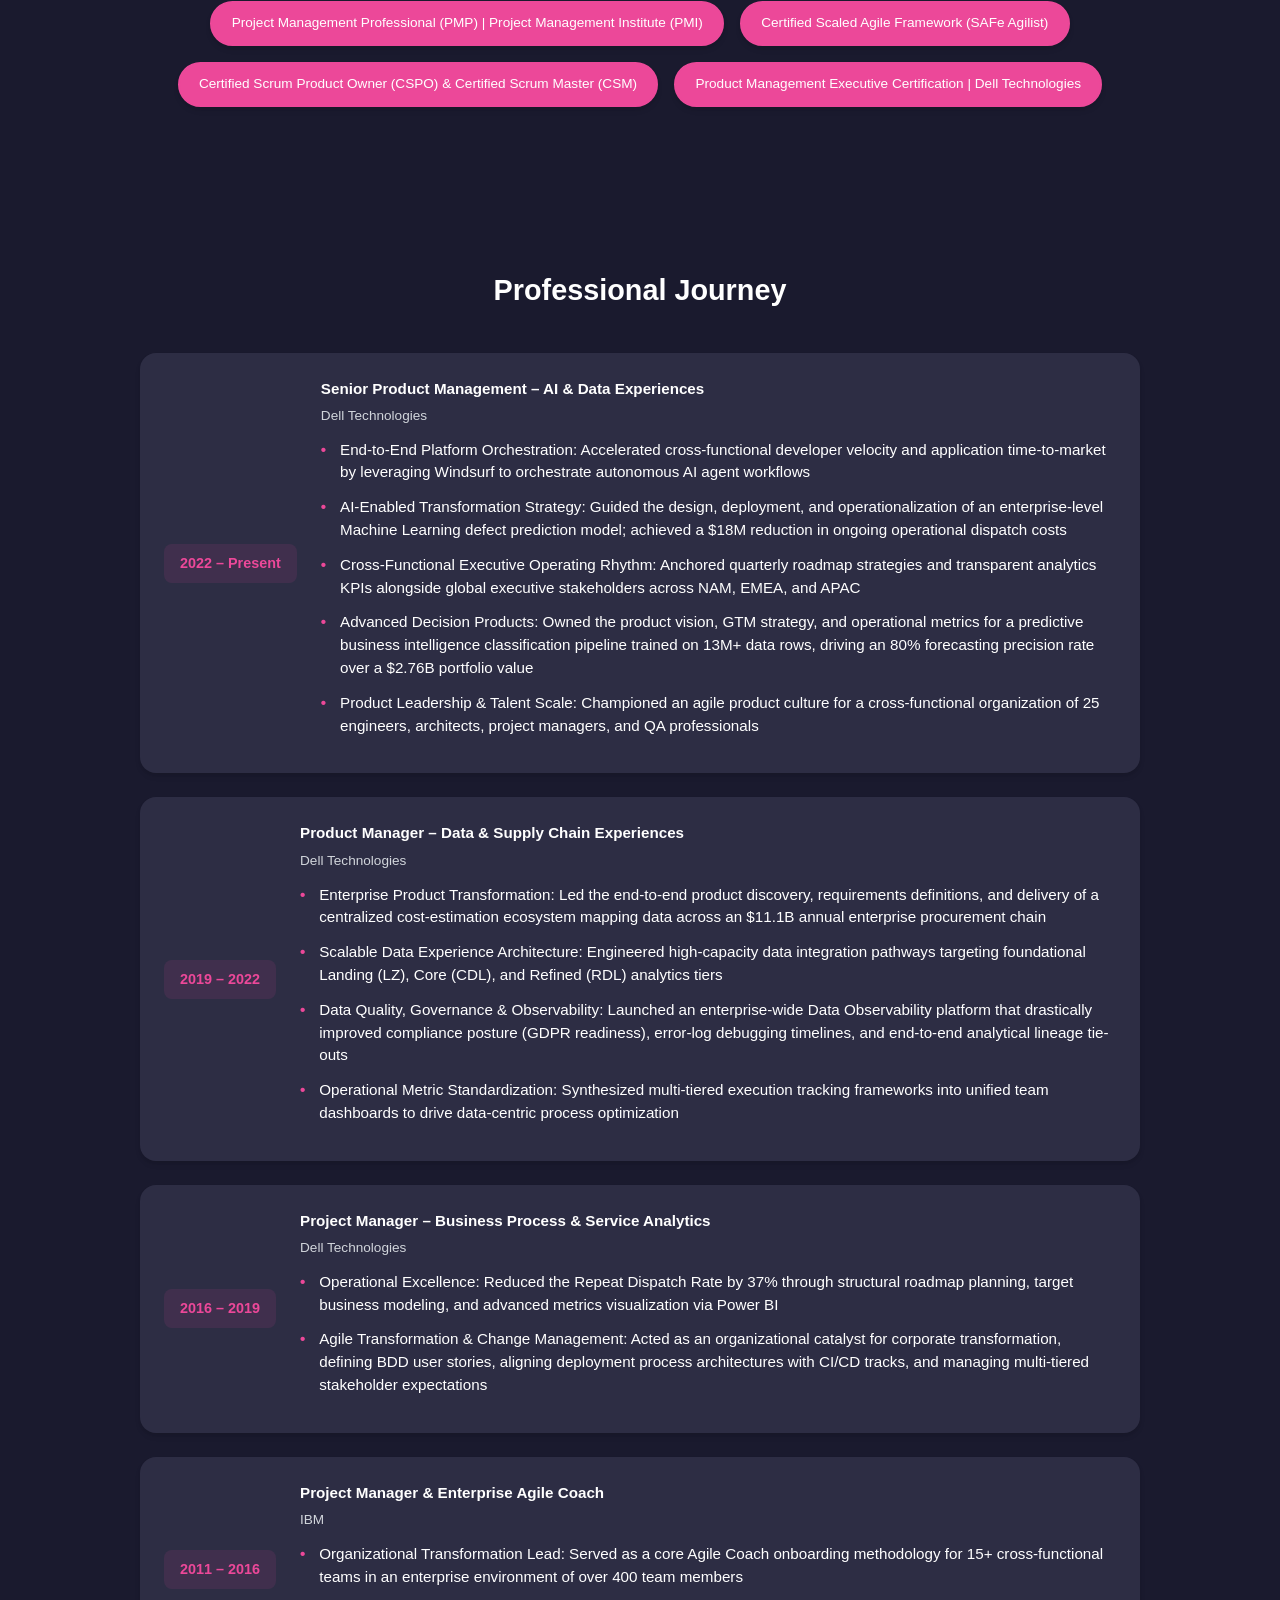
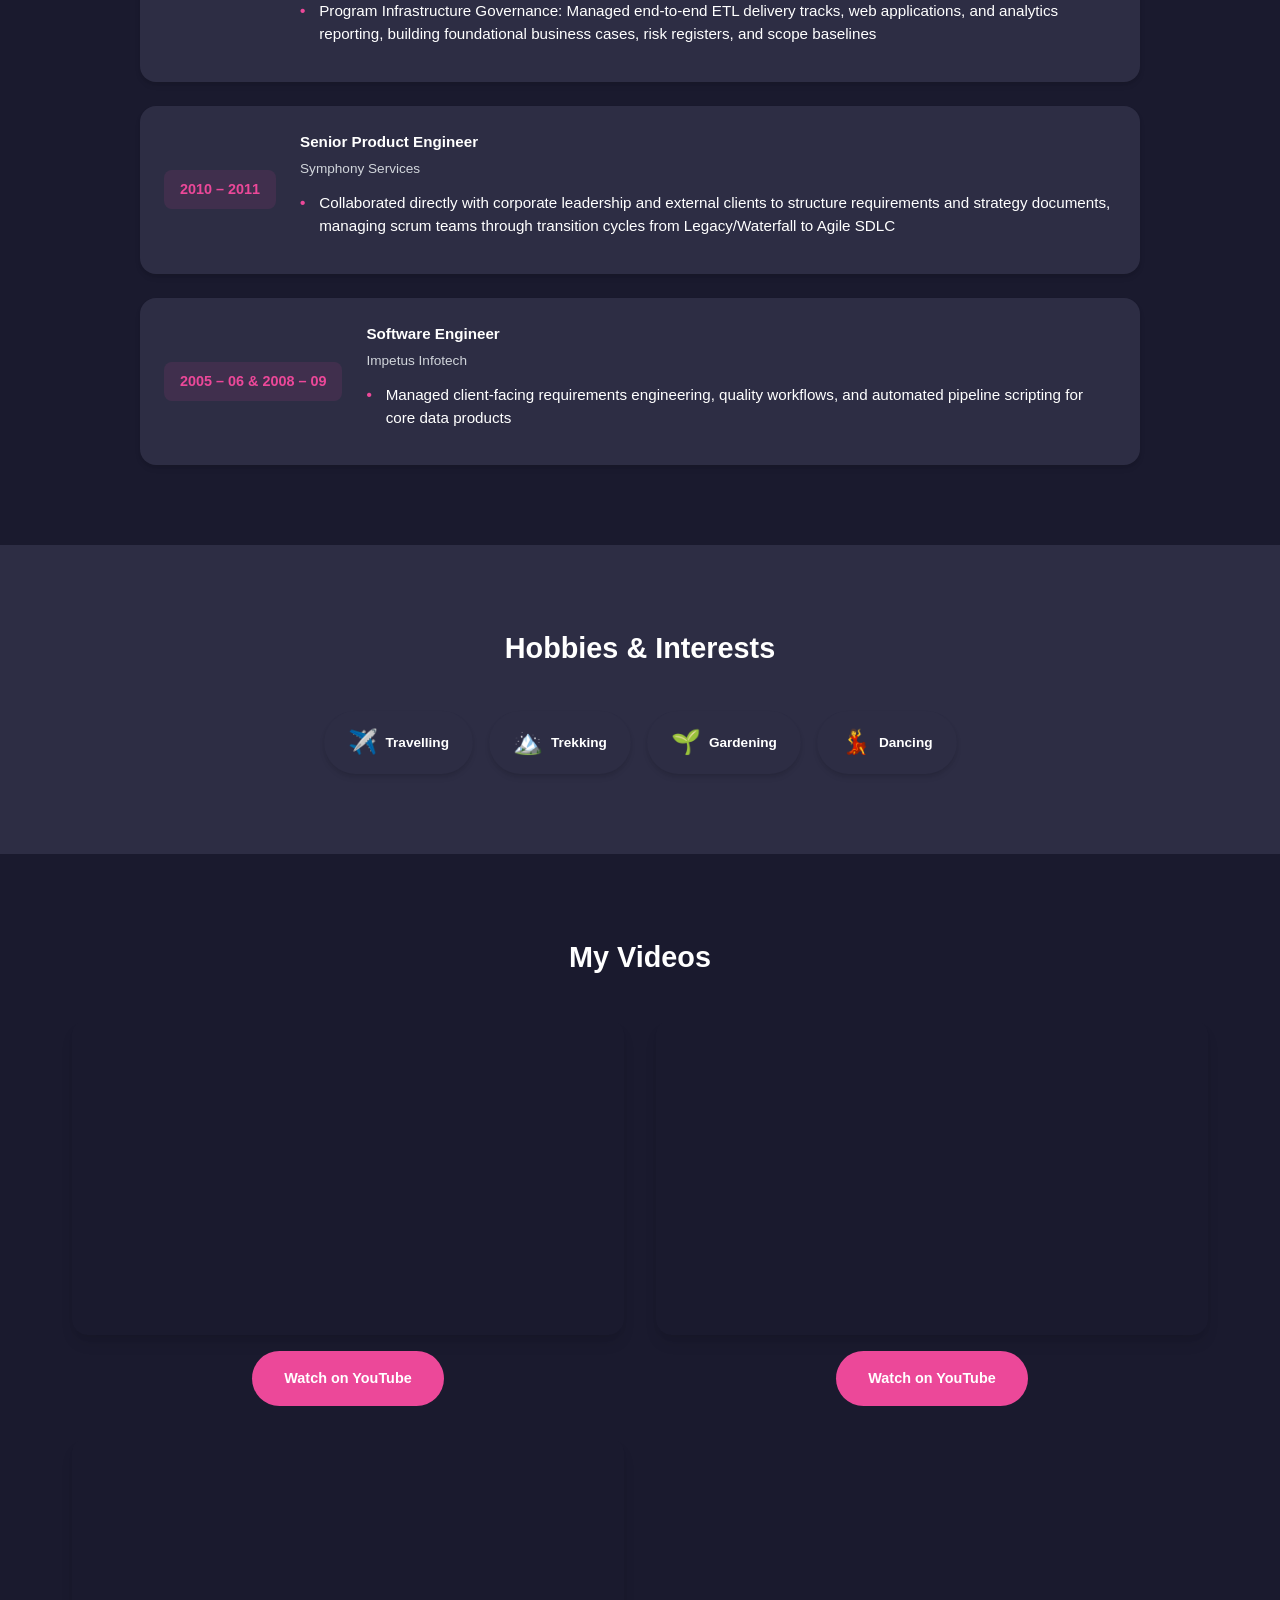
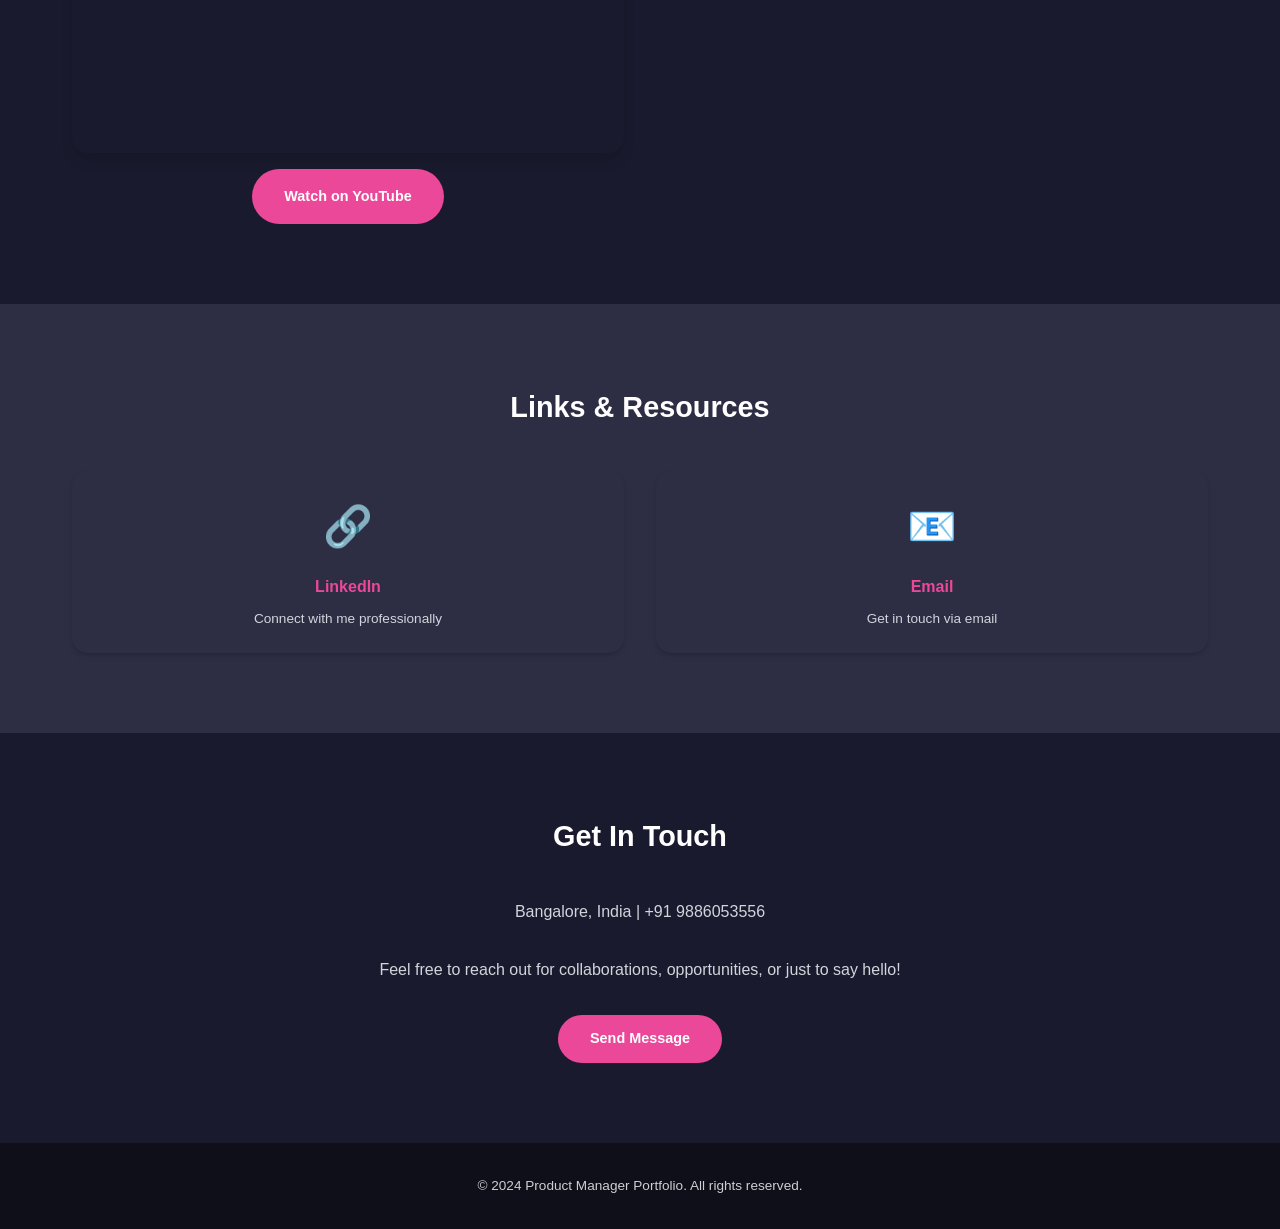
==== commit 6ec25bff: "Add files via upload" ====
--- a/index.html
+++ b/index.html
@@ -32,8 +32,8 @@
                 <a href="#about" class="cta-button">Learn More</a>
             </div>
             <div class="hero-image">
+                <h3 class="profile-name">Smriti Mishra</h3>
                 <img src="Mypropic.jpg" alt="Profile Picture" class="profile-img">
-                <h3 class="profile-name">Smriti Mishra</h3>
             </div>
         </div>
     </section>
--- a/styles.css
+++ b/styles.css
@@ -109,10 +109,11 @@
 
 .profile-name {
     color: white;
-    font-size: 1.2rem;
-    font-weight: 600;
+    font-size: 1.5rem;
+    font-weight: 700;
     text-align: center;
     margin-top: 1rem;
+    margin-bottom: 0;
 }
 
 .hero-title {
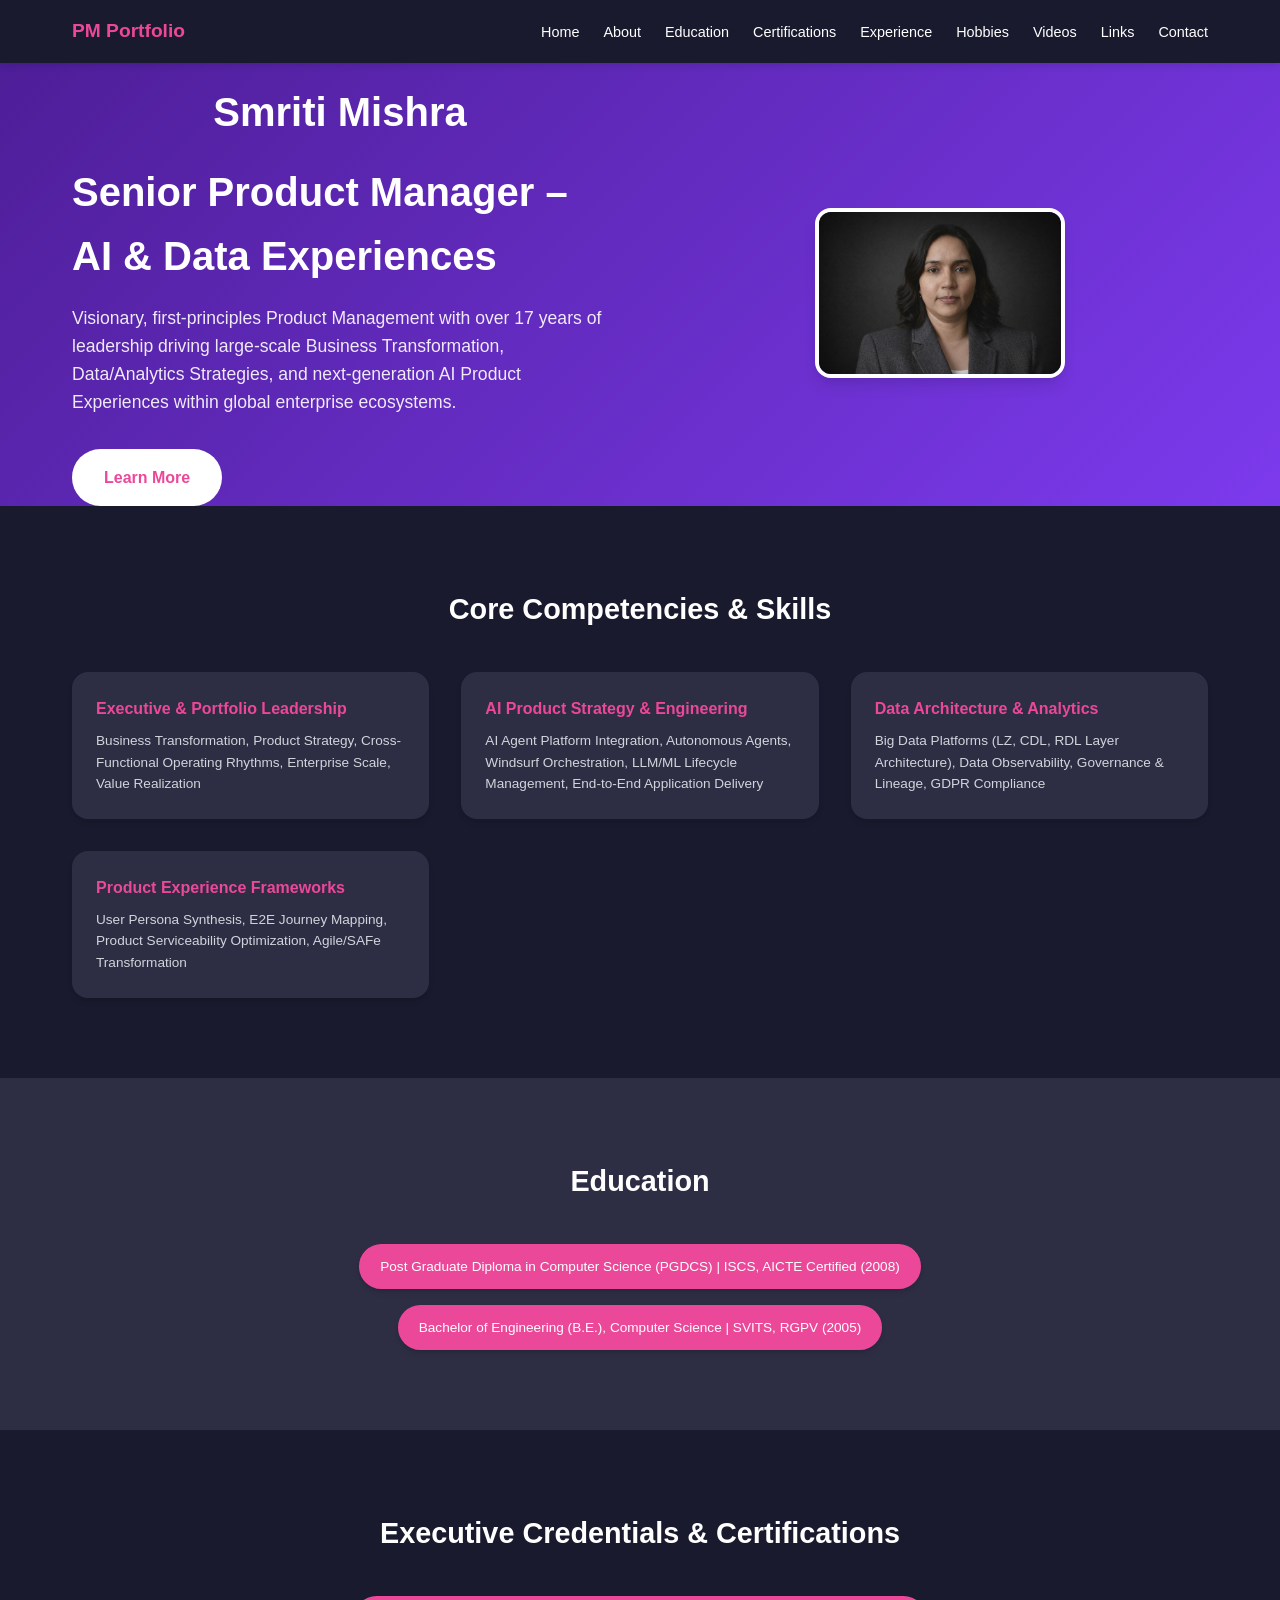
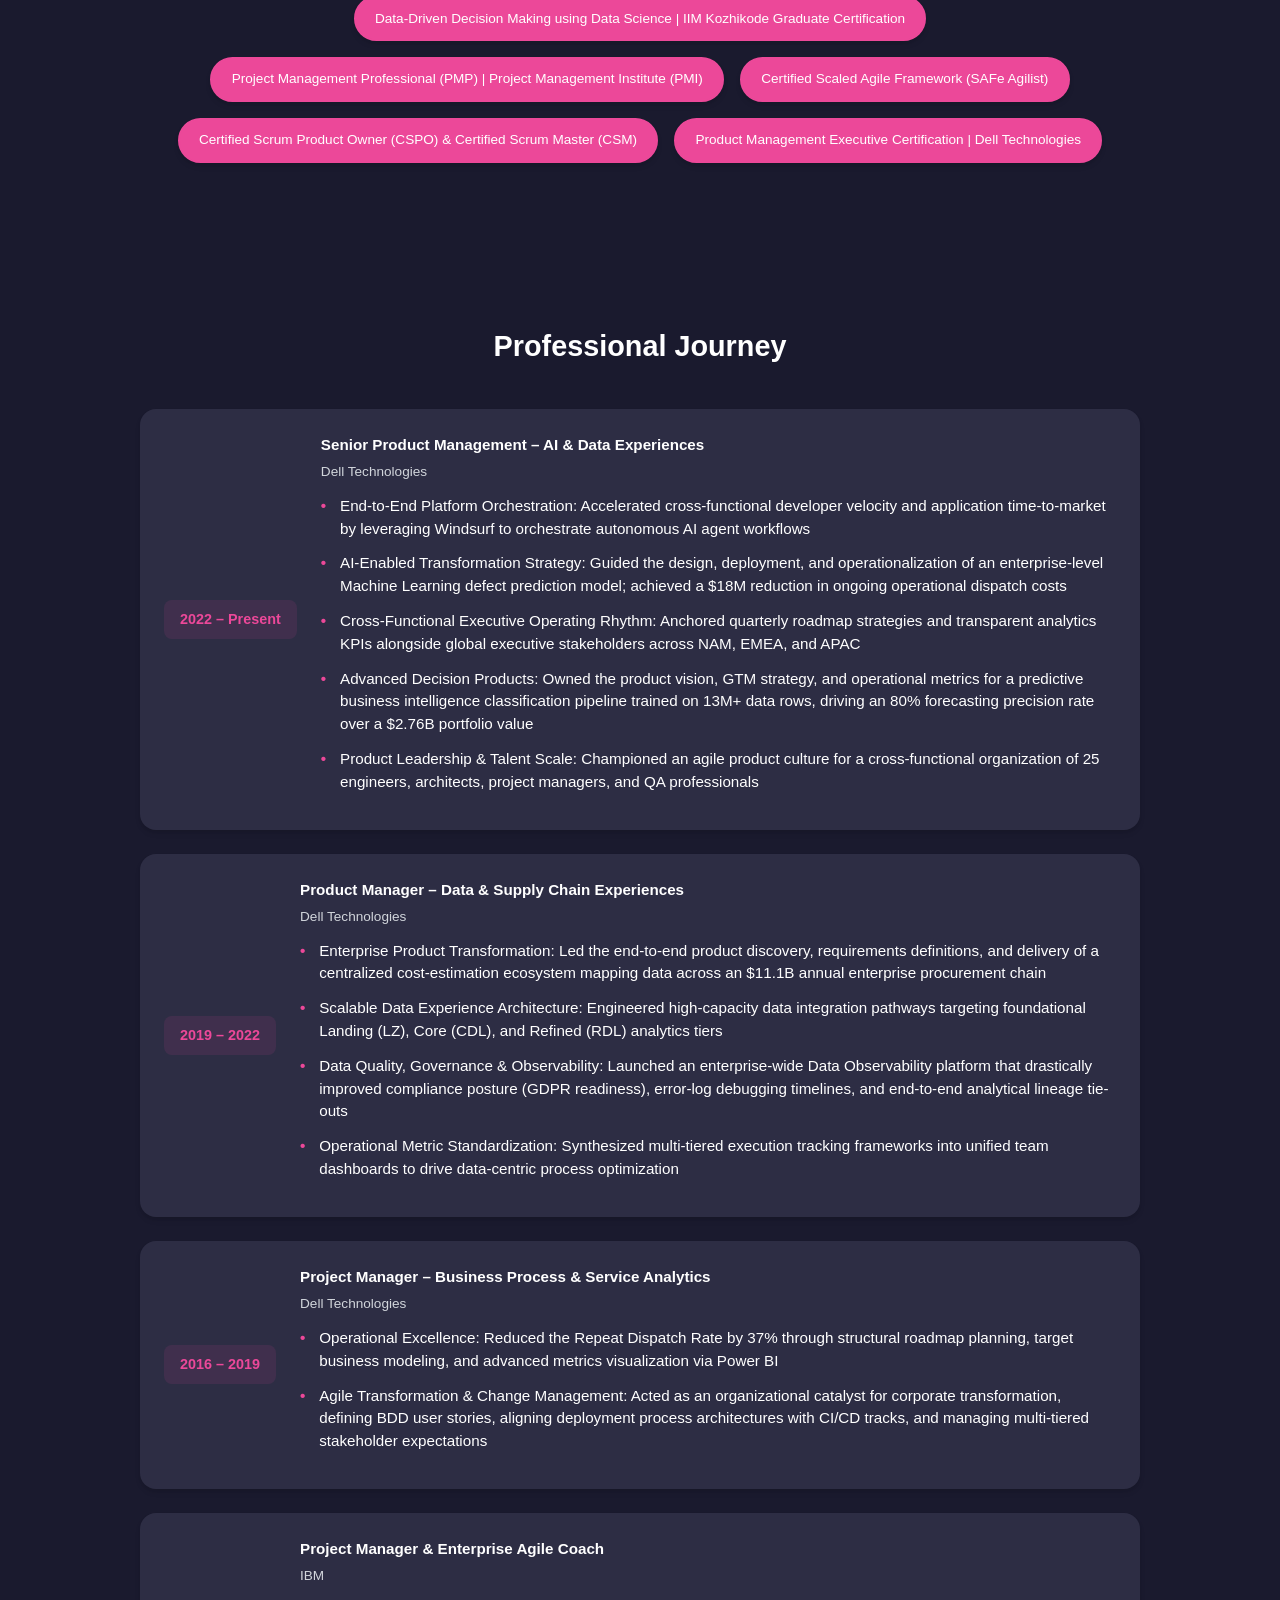
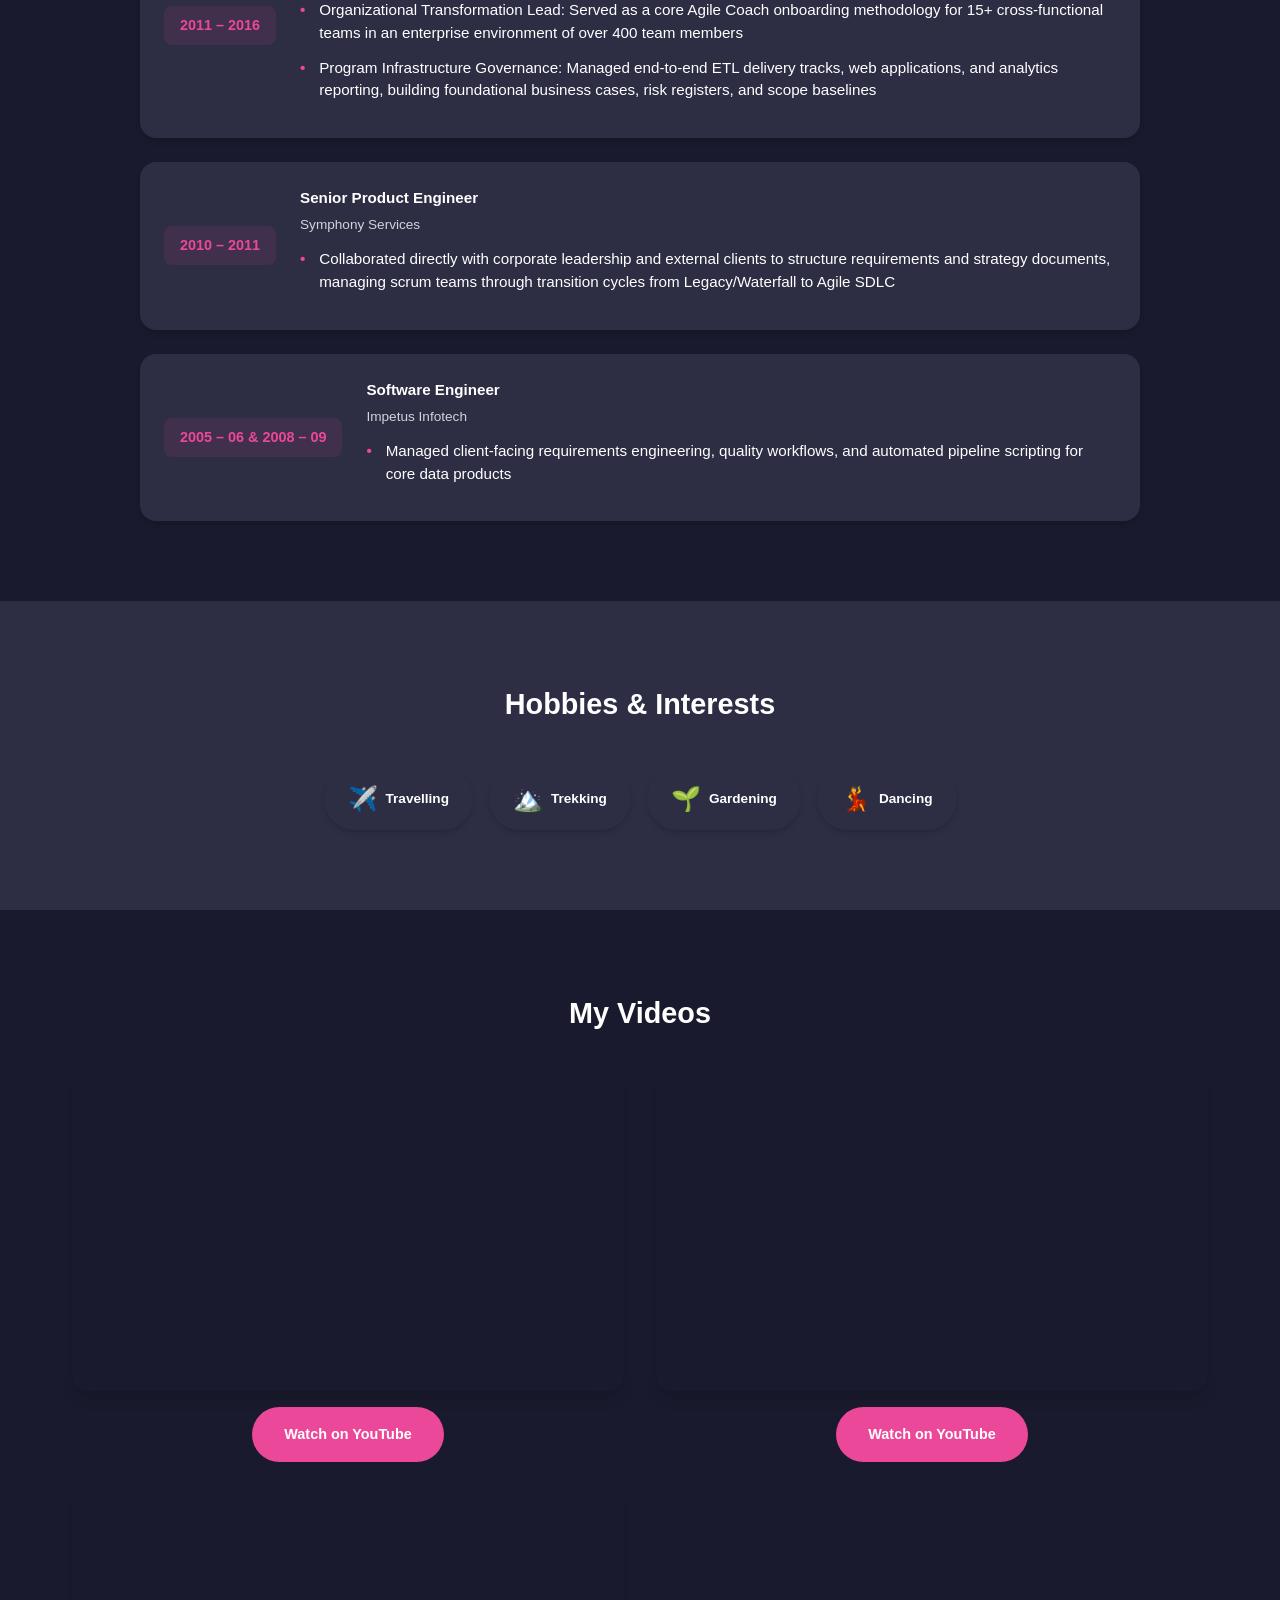
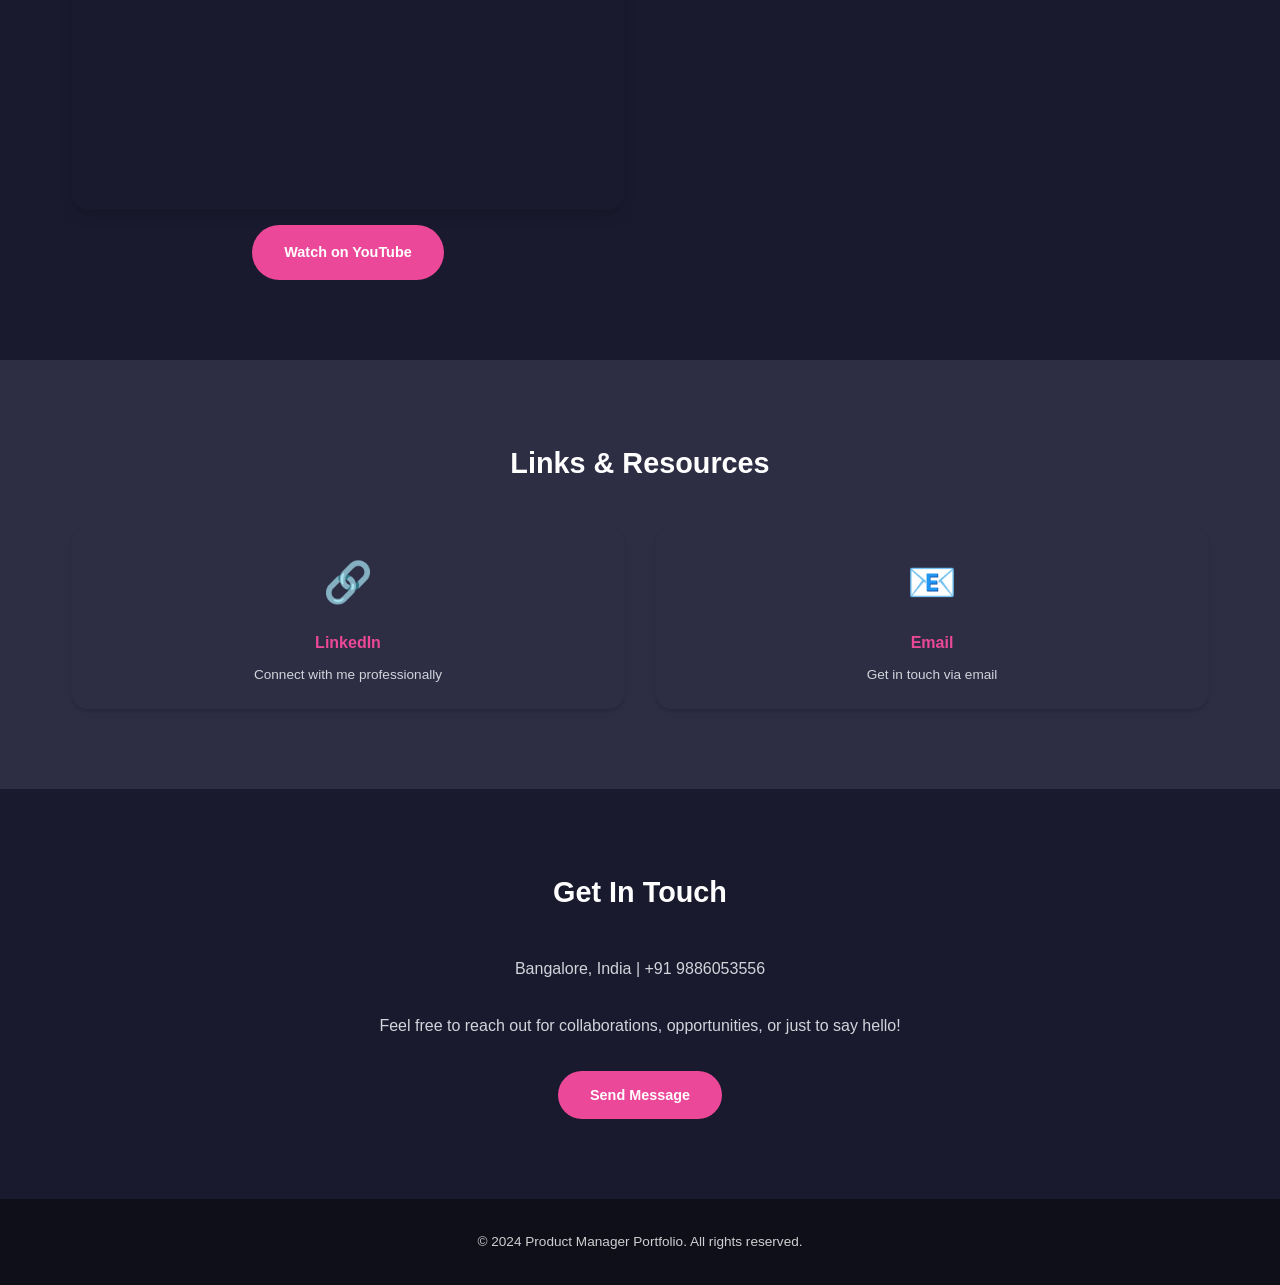
==== commit 533a67d6: "Add files via upload" ====
--- a/index.html
+++ b/index.html
@@ -27,12 +27,12 @@
     <section id="home" class="hero">
         <div class="container">
             <div class="hero-content">
+                <h3 class="profile-name">Smriti Mishra</h3>
                 <h1 class="hero-title">Senior Product Manager – AI & Data Experiences</h1>
                 <p class="hero-subtitle">Visionary, first-principles Product Management with over 17 years of leadership driving large-scale Business Transformation, Data/Analytics Strategies, and next-generation AI Product Experiences within global enterprise ecosystems.</p>
                 <a href="#about" class="cta-button">Learn More</a>
             </div>
             <div class="hero-image">
-                <h3 class="profile-name">Smriti Mishra</h3>
                 <img src="Mypropic.jpg" alt="Profile Picture" class="profile-img">
             </div>
         </div>
--- a/styles.css
+++ b/styles.css
@@ -109,11 +109,11 @@
 
 .profile-name {
     color: white;
-    font-size: 1.5rem;
+    font-size: 2.5rem;
     font-weight: 700;
     text-align: center;
-    margin-top: 1rem;
-    margin-bottom: 0;
+    margin-top: 0;
+    margin-bottom: 1rem;
 }
 
 .hero-title {
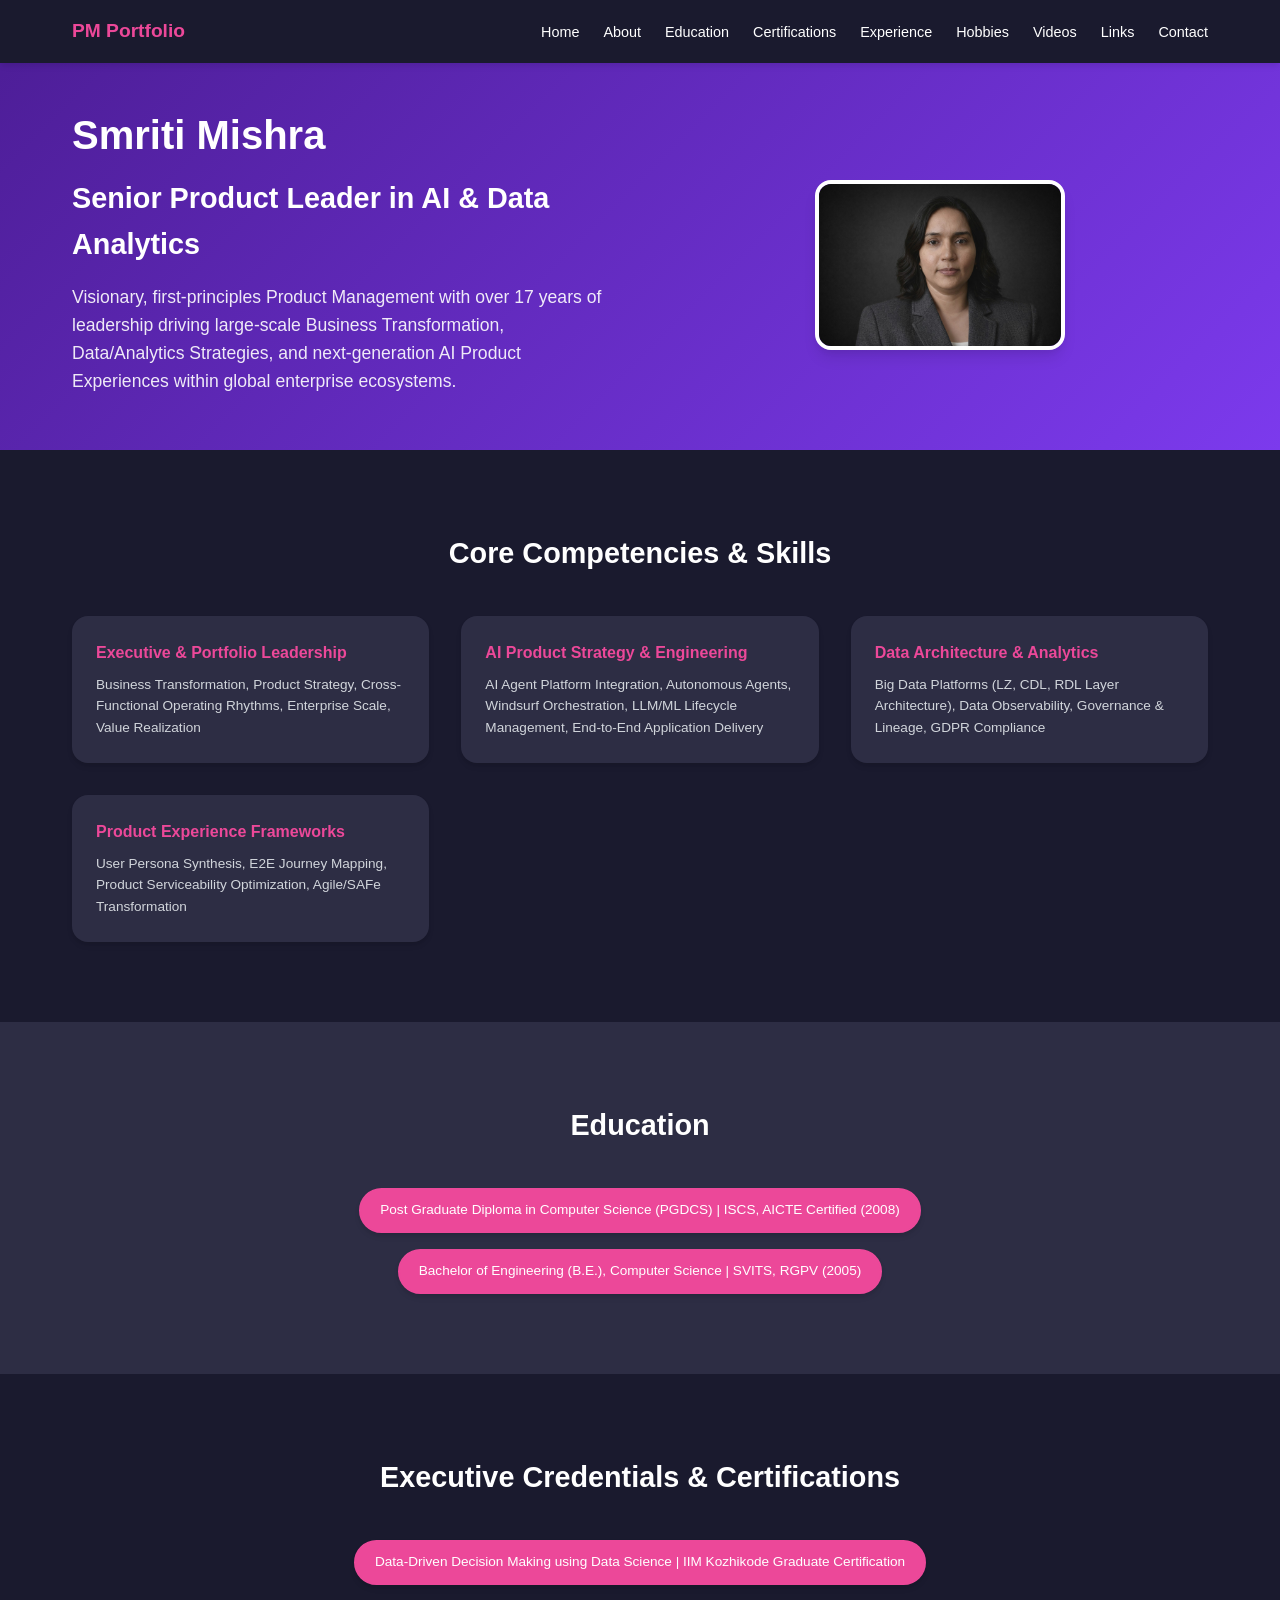
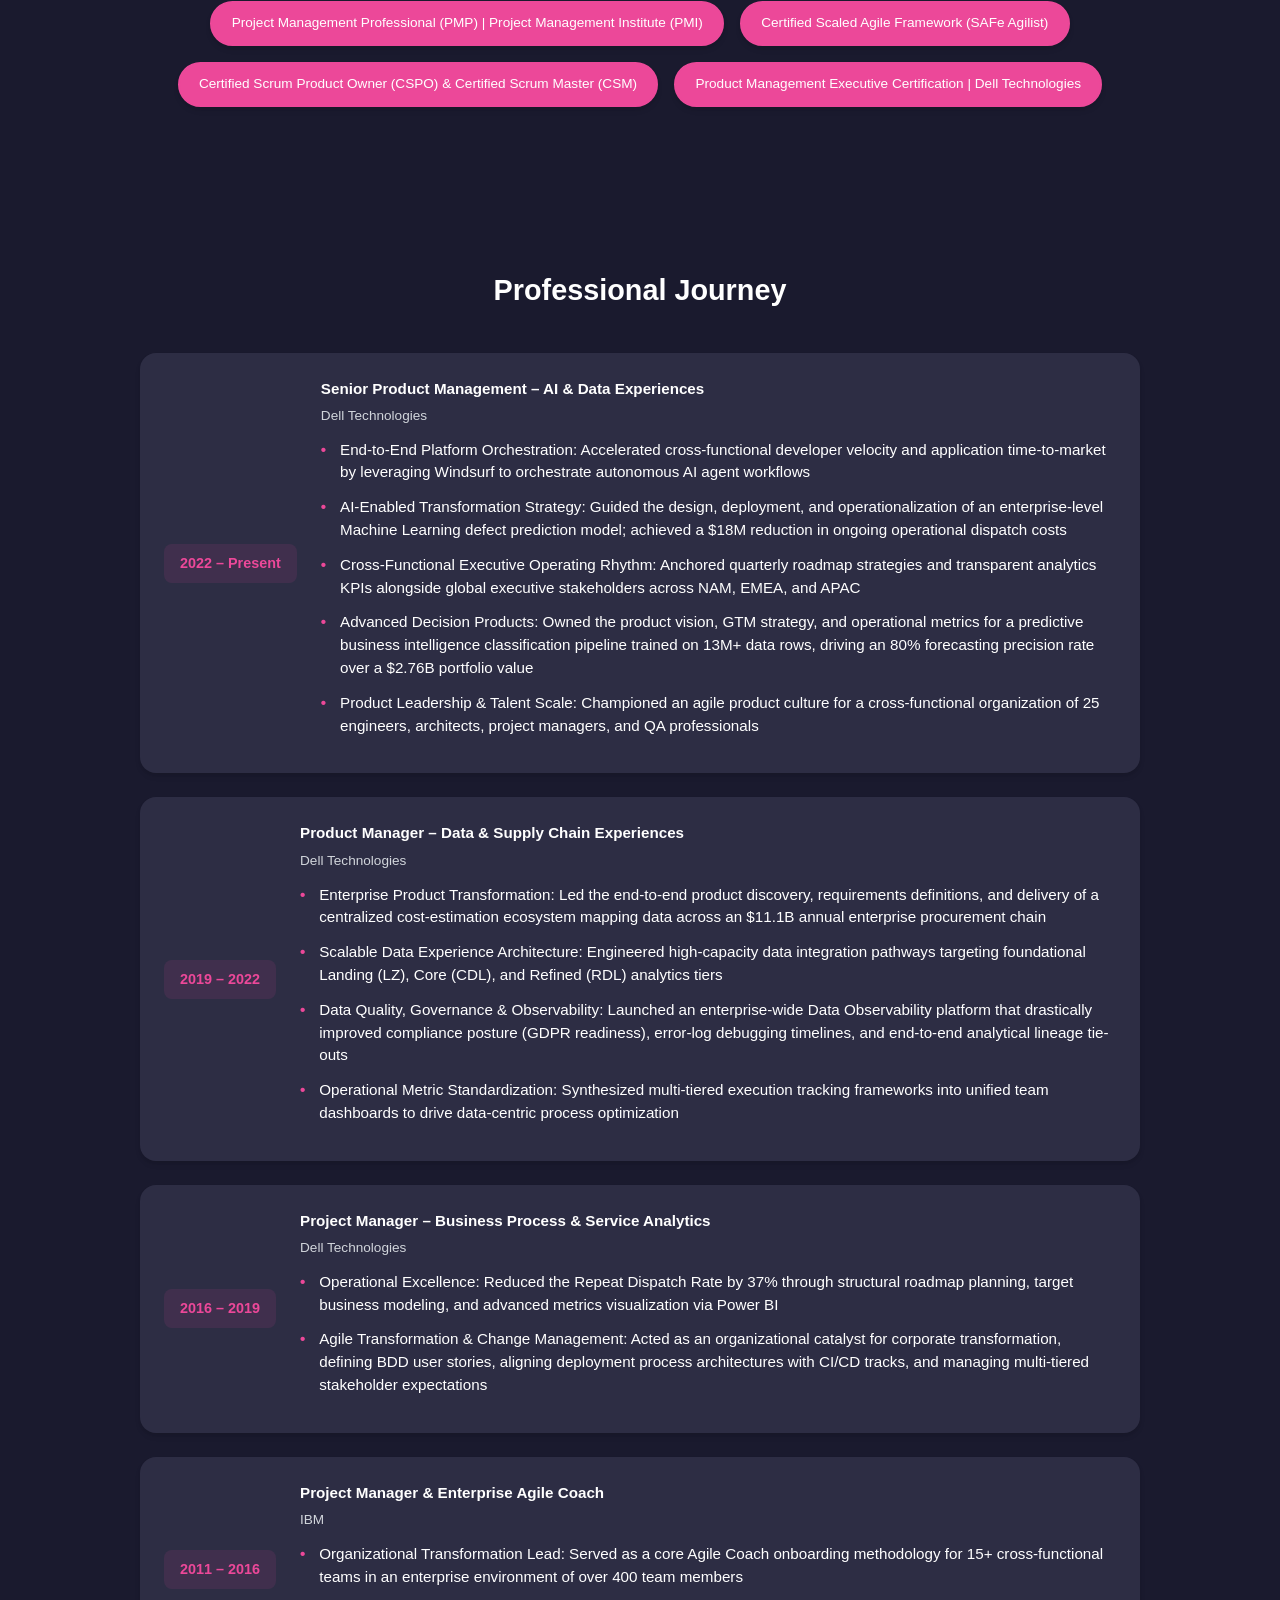
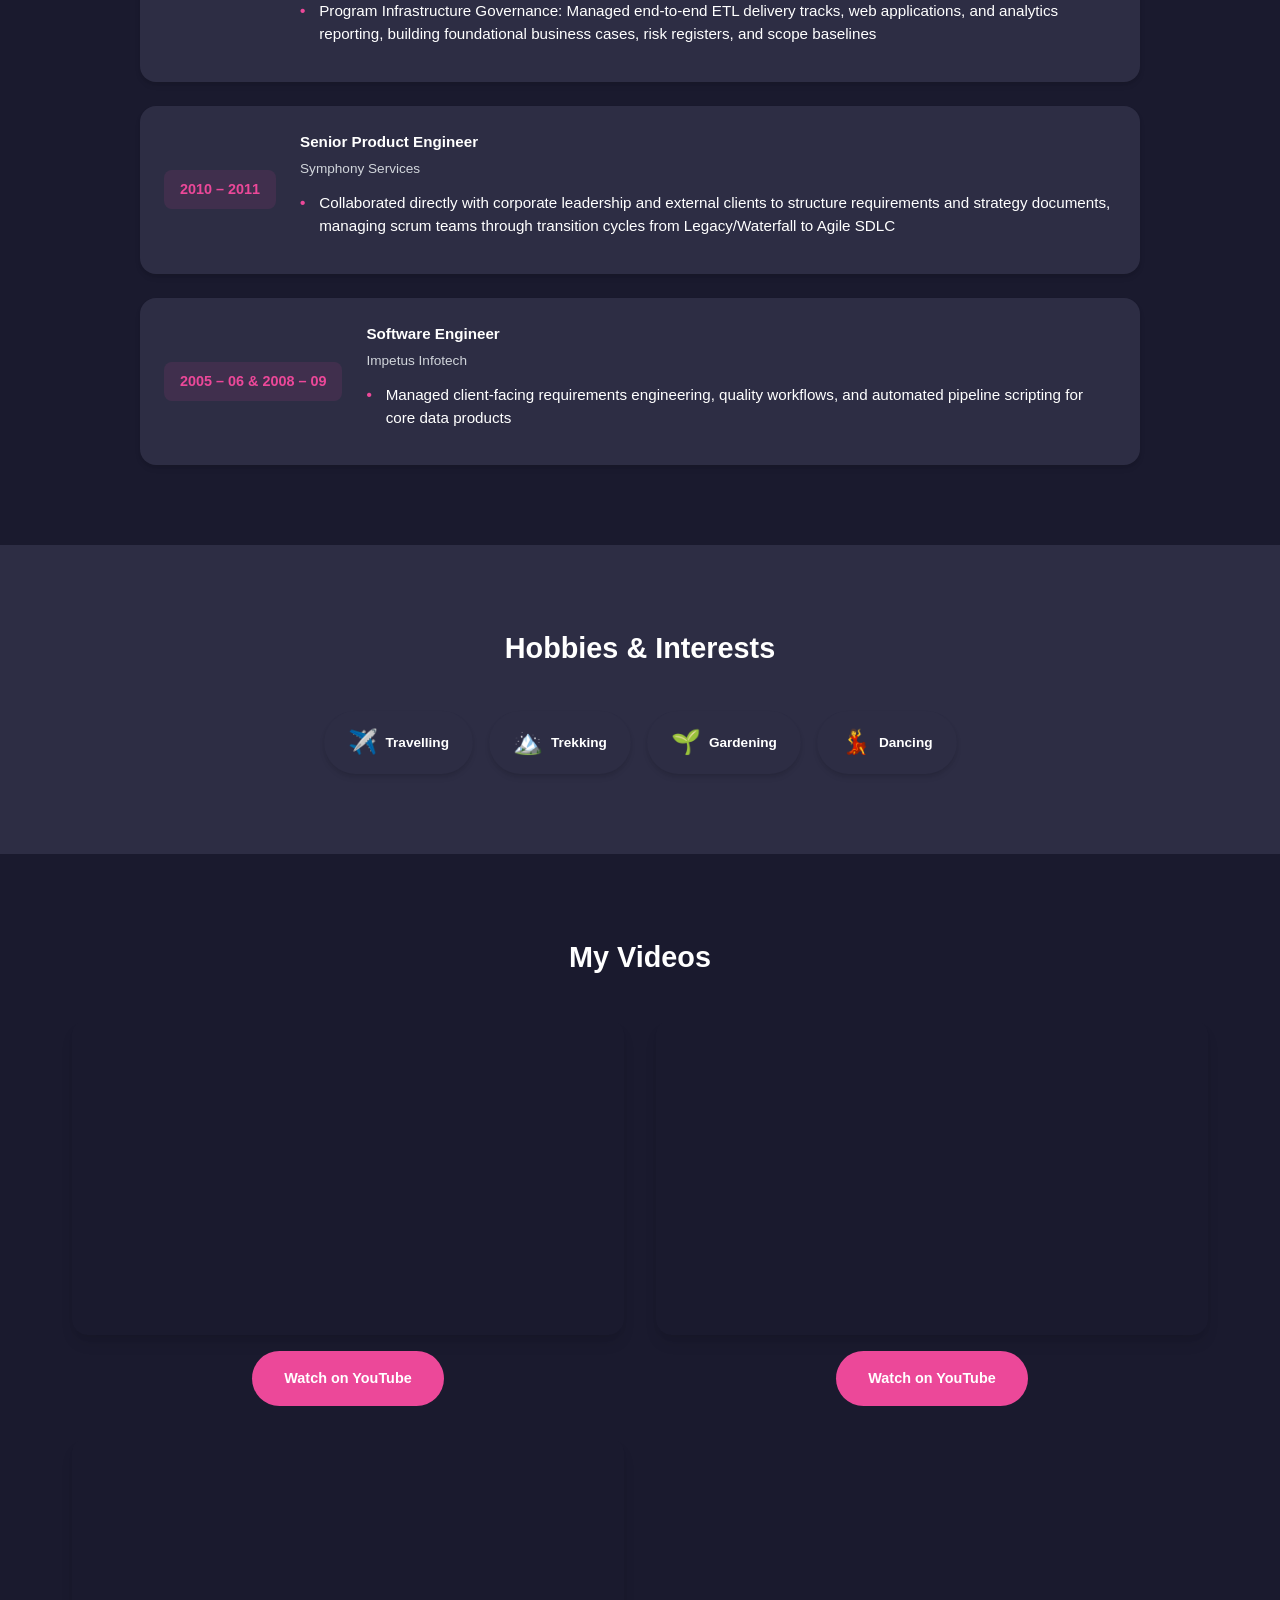
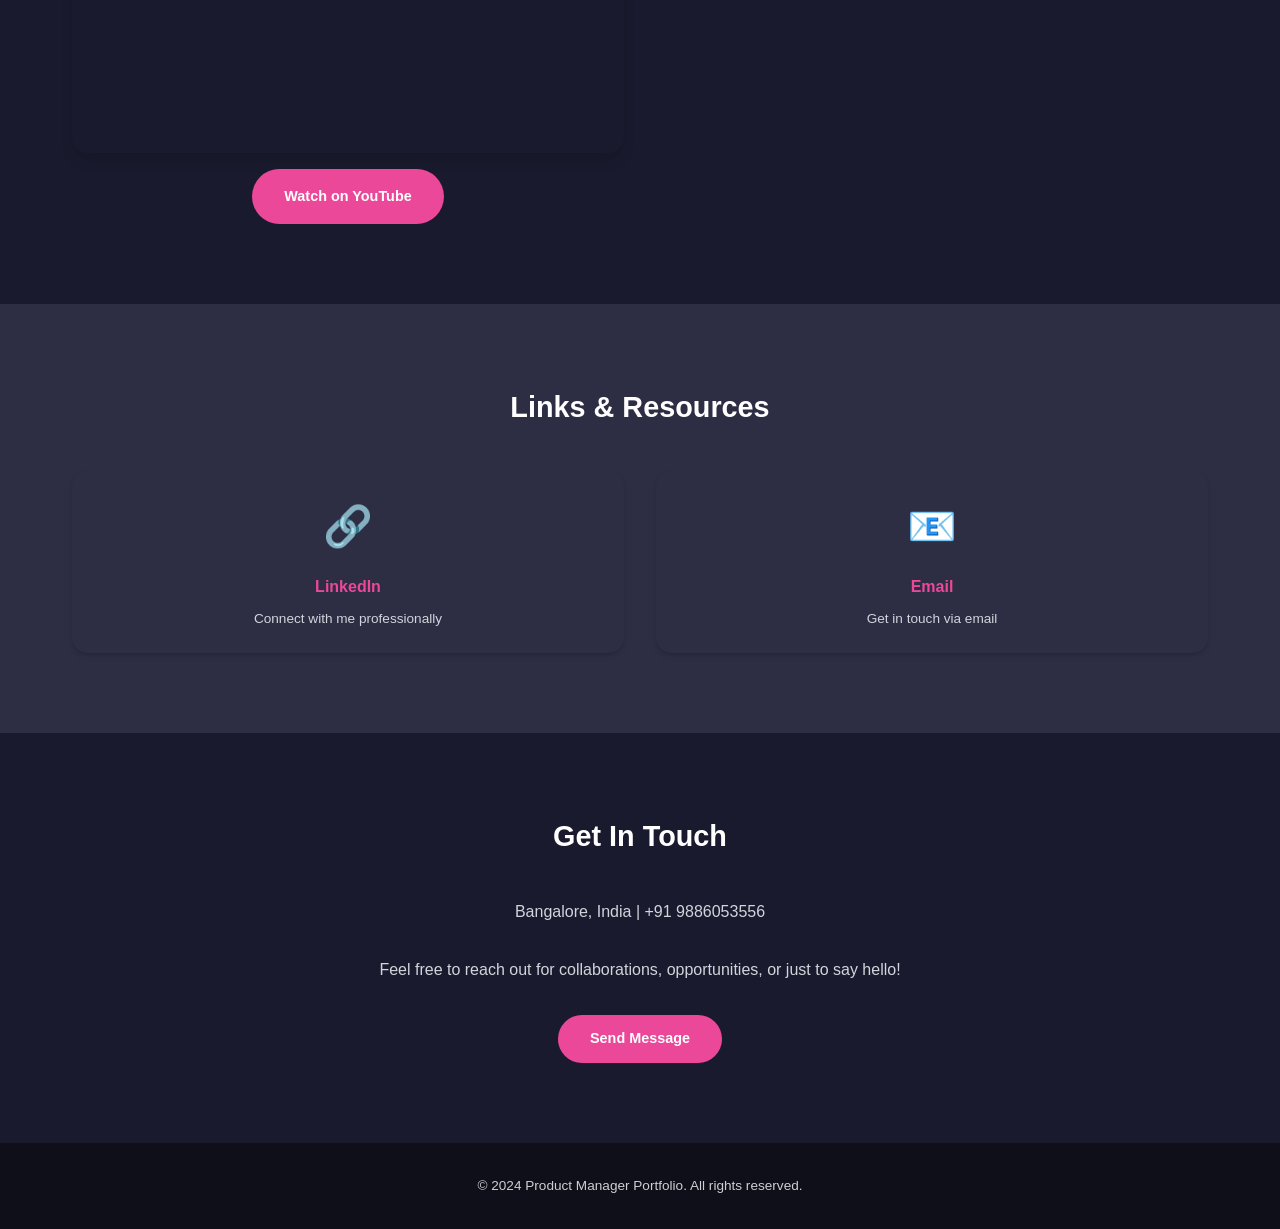
==== commit dbd2c95a: "Add files via upload" ====
--- a/index.html
+++ b/index.html
@@ -28,9 +28,8 @@
         <div class="container">
             <div class="hero-content">
                 <h3 class="profile-name">Smriti Mishra</h3>
-                <h1 class="hero-title">Senior Product Manager – AI & Data Experiences</h1>
+                <h1 class="hero-title">Senior Product Leader in AI & Data Analytics</h1>
                 <p class="hero-subtitle">Visionary, first-principles Product Management with over 17 years of leadership driving large-scale Business Transformation, Data/Analytics Strategies, and next-generation AI Product Experiences within global enterprise ecosystems.</p>
-                <a href="#about" class="cta-button">Learn More</a>
             </div>
             <div class="hero-image">
                 <img src="Mypropic.jpg" alt="Profile Picture" class="profile-img">
--- a/styles.css
+++ b/styles.css
@@ -111,13 +111,13 @@
     color: white;
     font-size: 2.5rem;
     font-weight: 700;
-    text-align: center;
+    text-align: left;
     margin-top: 0;
-    margin-bottom: 1rem;
+    margin-bottom: 0.5rem;
 }
 
 .hero-title {
-    font-size: 2.5rem;
+    font-size: 1.8rem;
     font-weight: 700;
     margin-bottom: 1rem;
 }
